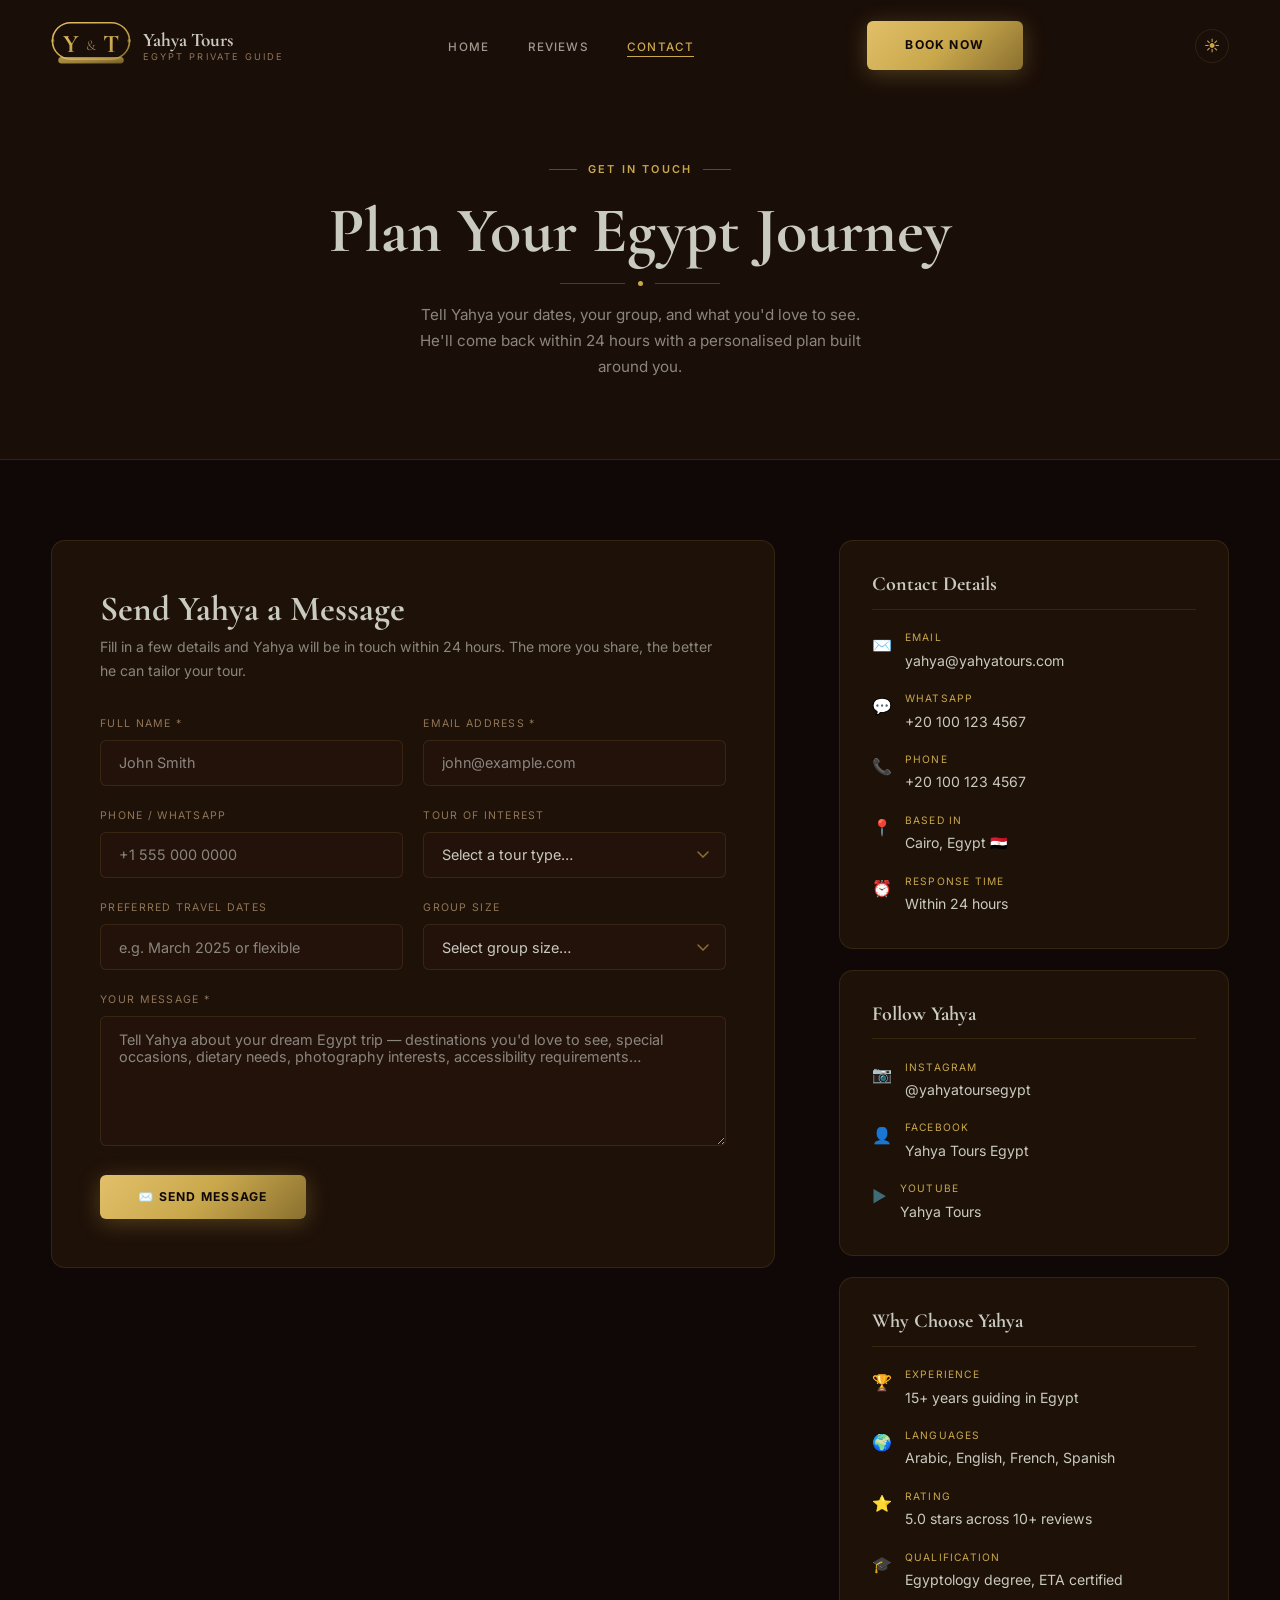
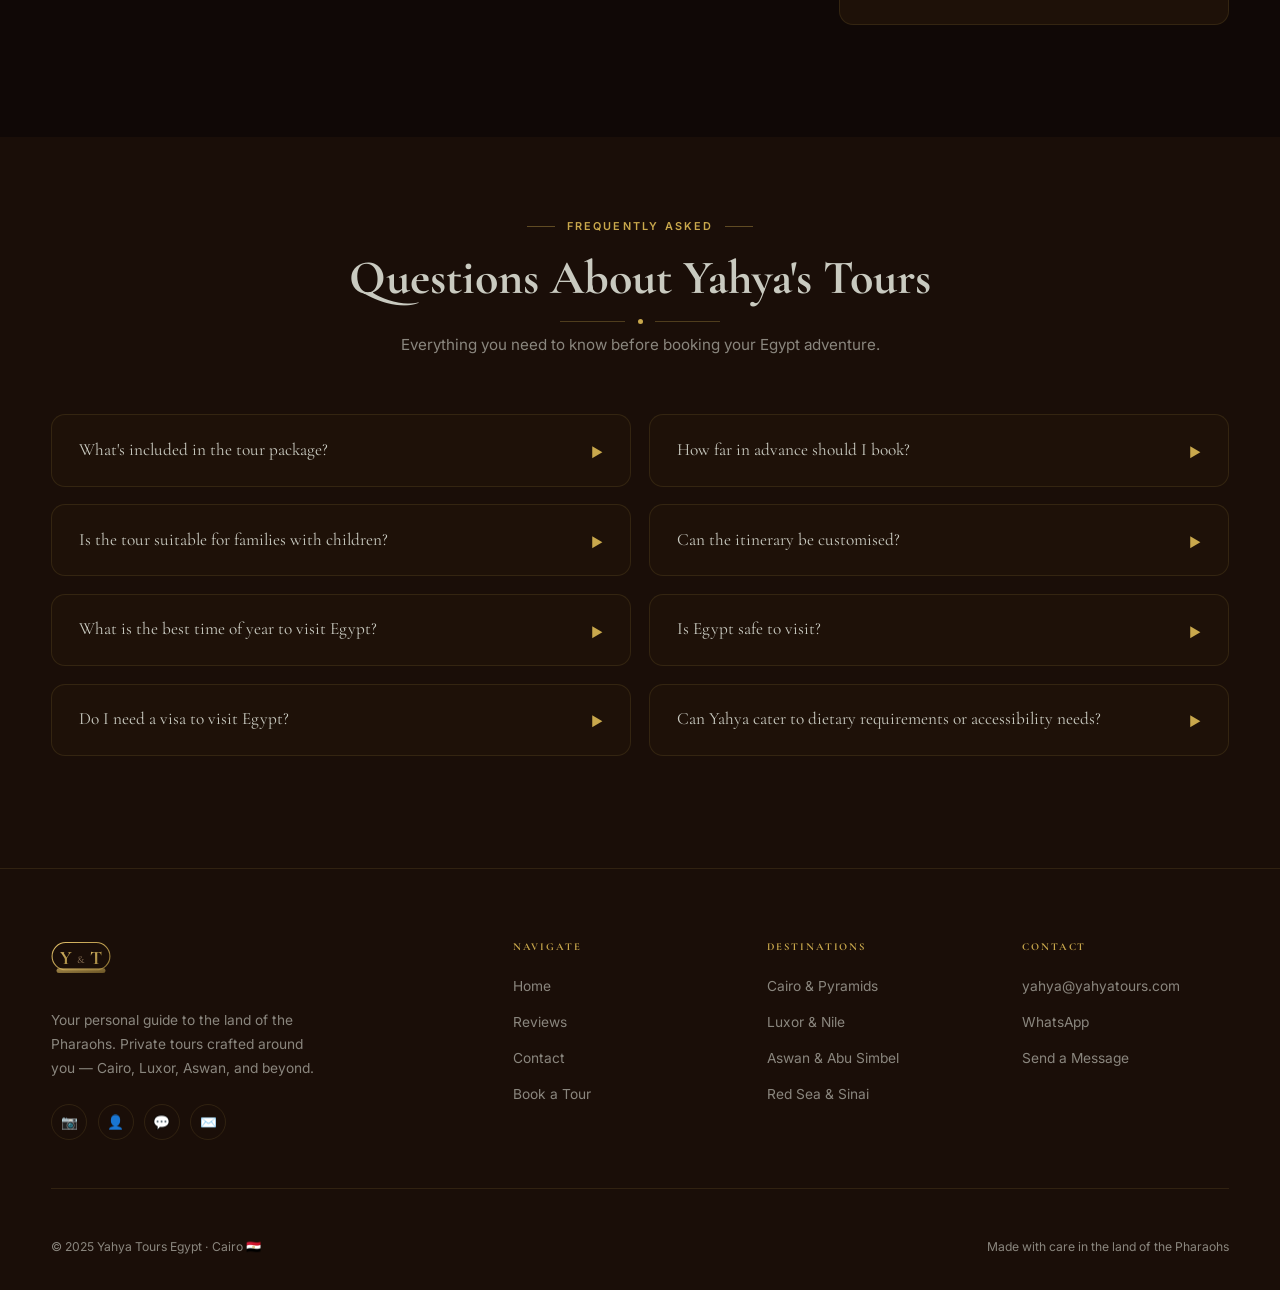
==== contact.html @ 273fc8d5 "Complete Yahya Tours redesign: multi-page, Glyph Dust palette, theme toggle - Full redesign using Gl" ====
<!DOCTYPE html>
<html lang="en">
<head>
  <meta charset="UTF-8"/>
  <meta name="viewport" content="width=device-width, initial-scale=1.0"/>
  <title>Contact — Yahya Tours Egypt</title>
  <link rel="preconnect" href="https://fonts.googleapis.com"/>
  <link rel="preconnect" href="https://fonts.gstatic.com" crossorigin/>
  <link href="https://fonts.googleapis.com/css2?family=Cormorant+Garamond:ital,wght@0,400;0,600;0,700;1,400;1,600&family=Inter:wght@300;400;500;600;700&display=swap" rel="stylesheet"/>
  <link rel="stylesheet" href="style.css"/>
  <script>(function(){var t=localStorage.getItem('yahya-theme');if(t)document.documentElement.dataset.theme=t;})();</script>
</head>
<body>

<!-- ══════════════════════════════════════
     NAVBAR
══════════════════════════════════════ -->
<nav id="navbar">
  <div class="nav-inner">
    <a href="index.html" class="nav-logo">
      <svg class="logo-svg" viewBox="0 0 110 68" xmlns="http://www.w3.org/2000/svg" fill="none">
        <defs>
          <linearGradient id="logoG" x1="0%" y1="0%" x2="100%" y2="100%">
            <stop offset="0%" stop-color="#E2C06A"/>
            <stop offset="55%" stop-color="#C9A84C"/>
            <stop offset="100%" stop-color="#8A7030"/>
          </linearGradient>
        </defs>
        <rect x="2" y="2" width="106" height="50" rx="25" ry="25" stroke="url(#logoG)" stroke-width="2.2"/>
        <rect x="10" y="49" width="90" height="9" rx="4.5" fill="url(#logoG)" opacity=".75"/>
        <circle cx="2.5" cy="27" r="2.5" fill="url(#logoG)" opacity=".5"/>
        <circle cx="107.5" cy="27" r="2.5" fill="url(#logoG)" opacity=".5"/>
        <text x="28" y="42" font-family="Cormorant Garamond, Georgia, serif" font-size="35" font-weight="700" fill="url(#logoG)" text-anchor="middle">Y</text>
        <text x="55" y="40" font-family="Cormorant Garamond, Georgia, serif" font-size="20" fill="#907659" text-anchor="middle">&amp;</text>
        <text x="83" y="42" font-family="Cormorant Garamond, Georgia, serif" font-size="35" font-weight="700" fill="url(#logoG)" text-anchor="middle">T</text>
      </svg>
      <div class="logo-wordmark">Yahya Tours<small>Egypt Private Guide</small></div>
    </a>

    <ul class="nav-links" id="navLinks">
      <li><a href="index.html" data-page="index.html">Home</a></li>
      <li><a href="reviews.html" data-page="reviews.html">Reviews</a></li>
      <li><a href="contact.html" data-page="contact.html">Contact</a></li>
    </ul>

    <a href="contact.html" class="btn-primary nav-cta">Book Now</a>
    <button id="themeToggle" class="theme-btn" aria-label="Switch to light mode"><span class="theme-icon">☀</span></button>
    <button class="hamburger" id="hamburger" aria-label="Menu">
      <span></span><span></span><span></span>
    </button>
  </div>
</nav>

<!-- ══════════════════════════════════════
     PAGE HEADER
══════════════════════════════════════ -->
<div class="page-header">
  <div class="ph-bg" style="background-image:url('https://images.unsplash.com/photo-1539650116574-8efeb43e2750?w=1920&q=80')"></div>
  <div class="ph-overlay"></div>
  <div class="ph-content container">
    <span class="section-label" style="justify-content:center;margin-bottom:1rem;">Get In Touch</span>
    <h1>Plan Your Egypt Journey</h1>
    <div class="gold-rule" style="margin:.8rem auto 1rem;"><div class="gold-rule-dot"></div></div>
    <p>Tell Yahya your dates, your group, and what you'd love to see. He'll come back within 24 hours with a personalised plan built around you.</p>
  </div>
</div>

<!-- ══════════════════════════════════════
     CONTACT MAIN
══════════════════════════════════════ -->
<section id="contact-main">
  <div class="container">
    <div class="contact-layout">

      <!-- ── Form ── -->
      <div class="contact-form-box reveal">
        <h2>Send Yahya a Message</h2>
        <p>Fill in a few details and Yahya will be in touch within 24 hours. The more you share, the better he can tailor your tour.</p>

        <form id="contactForm" novalidate>
          <div class="form-row">
            <div class="form-group">
              <label for="c-name">Full Name *</label>
              <input type="text" id="c-name" name="name" placeholder="John Smith" required/>
            </div>
            <div class="form-group">
              <label for="c-email">Email Address *</label>
              <input type="email" id="c-email" name="email" placeholder="john@example.com" required/>
            </div>
          </div>

          <div class="form-row">
            <div class="form-group">
              <label for="c-phone">Phone / WhatsApp</label>
              <input type="tel" id="c-phone" name="phone" placeholder="+1 555 000 0000"/>
            </div>
            <div class="form-group">
              <label for="c-tour">Tour of Interest</label>
              <select id="c-tour" name="tour">
                <option value="">Select a tour type…</option>
                <option>Classic Egypt (Cairo, Luxor, Aswan)</option>
                <option>Nile Cruise Experience</option>
                <option>Cairo Short Break (3–5 days)</option>
                <option>Custom &amp; Private Tour</option>
                <option>Family Adventure</option>
                <option>Honeymoon Package</option>
                <option>Photography Tour</option>
                <option>Red Sea &amp; Sinai Extension</option>
              </select>
            </div>
          </div>

          <div class="form-row">
            <div class="form-group">
              <label for="c-date">Preferred Travel Dates</label>
              <input type="text" id="c-date" name="date" placeholder="e.g. March 2025 or flexible"/>
            </div>
            <div class="form-group">
              <label for="c-group">Group Size</label>
              <select id="c-group" name="group">
                <option value="">Select group size…</option>
                <option>Solo traveler</option>
                <option>2 people (couple)</option>
                <option>3–5 people (family / friends)</option>
                <option>6–10 people (small group)</option>
                <option>10+ people (large group)</option>
              </select>
            </div>
          </div>

          <div class="form-group">
            <label for="c-message">Your Message *</label>
            <textarea id="c-message" name="message" rows="5" placeholder="Tell Yahya about your dream Egypt trip — destinations you'd love to see, special occasions, dietary needs, photography interests, accessibility requirements…" required></textarea>
          </div>

          <div class="form-submit">
            <button type="submit" class="btn-primary">
              <span class="btn-text">✉️ Send Message</span>
              <span class="btn-loading">Sending…</span>
            </button>
          </div>
        </form>
      </div>

      <!-- ── Sidebar ── -->
      <div class="contact-sidebar reveal">

        <div class="sidebar-box">
          <h3>Contact Details</h3>
          <div class="detail-row">
            <span class="detail-ico">✉️</span>
            <div>
              <div class="detail-lbl">Email</div>
              <div class="detail-val"><a href="mailto:yahya@yahyatours.com">yahya@yahyatours.com</a></div>
            </div>
          </div>
          <div class="detail-row">
            <span class="detail-ico">💬</span>
            <div>
              <div class="detail-lbl">WhatsApp</div>
              <div class="detail-val"><a href="https://wa.me/201001234567">+20 100 123 4567</a></div>
            </div>
          </div>
          <div class="detail-row">
            <span class="detail-ico">📞</span>
            <div>
              <div class="detail-lbl">Phone</div>
              <div class="detail-val"><a href="tel:+201001234567">+20 100 123 4567</a></div>
            </div>
          </div>
          <div class="detail-row">
            <span class="detail-ico">📍</span>
            <div>
              <div class="detail-lbl">Based In</div>
              <div class="detail-val">Cairo, Egypt 🇪🇬</div>
            </div>
          </div>
          <div class="detail-row">
            <span class="detail-ico">⏰</span>
            <div>
              <div class="detail-lbl">Response Time</div>
              <div class="detail-val">Within 24 hours</div>
            </div>
          </div>
        </div>

        <div class="sidebar-box">
          <h3>Follow Yahya</h3>
          <div class="detail-row">
            <span class="detail-ico">📷</span>
            <div>
              <div class="detail-lbl">Instagram</div>
              <div class="detail-val"><a href="#">@yahyatoursegypt</a></div>
            </div>
          </div>
          <div class="detail-row">
            <span class="detail-ico">👤</span>
            <div>
              <div class="detail-lbl">Facebook</div>
              <div class="detail-val"><a href="#">Yahya Tours Egypt</a></div>
            </div>
          </div>
          <div class="detail-row">
            <span class="detail-ico">▶️</span>
            <div>
              <div class="detail-lbl">YouTube</div>
              <div class="detail-val"><a href="#">Yahya Tours</a></div>
            </div>
          </div>
        </div>

        <div class="sidebar-box">
          <h3>Why Choose Yahya</h3>
          <div class="detail-row">
            <span class="detail-ico">🏆</span>
            <div>
              <div class="detail-lbl">Experience</div>
              <div class="detail-val">15+ years guiding in Egypt</div>
            </div>
          </div>
          <div class="detail-row">
            <span class="detail-ico">🌍</span>
            <div>
              <div class="detail-lbl">Languages</div>
              <div class="detail-val">Arabic, English, French, Spanish</div>
            </div>
          </div>
          <div class="detail-row">
            <span class="detail-ico">⭐</span>
            <div>
              <div class="detail-lbl">Rating</div>
              <div class="detail-val">5.0 stars across 10+ reviews</div>
            </div>
          </div>
          <div class="detail-row">
            <span class="detail-ico">🎓</span>
            <div>
              <div class="detail-lbl">Qualification</div>
              <div class="detail-val">Egyptology degree, ETA certified</div>
            </div>
          </div>
        </div>

      </div>
    </div>
  </div>
</section>

<!-- ══════════════════════════════════════
     FAQ
══════════════════════════════════════ -->
<section id="faq">
  <div class="container">
    <div class="section-head reveal">
      <span class="section-label">Frequently Asked</span>
      <h2>Questions About Yahya's Tours</h2>
      <div class="gold-rule"><div class="gold-rule-dot"></div></div>
      <p>Everything you need to know before booking your Egypt adventure.</p>
    </div>

    <div class="faq-grid">

      <div class="faq-item">
        <div class="faq-q">
          <span class="faq-q-text">What's included in the tour package?</span>
          <span class="faq-arrow">▶</span>
        </div>
        <div class="faq-a">The full package includes international and domestic flights, 4-star hotels with daily breakfast, private air-conditioned transfers, all entrance tickets (Pyramids, Valley of the Kings, Abu Simbel, Egyptian Museum, and more), Yahya's full guiding services, and personal photography at every landmark.</div>
      </div>

      <div class="faq-item">
        <div class="faq-q">
          <span class="faq-q-text">How far in advance should I book?</span>
          <span class="faq-arrow">▶</span>
        </div>
        <div class="faq-a">We recommend booking at least 4–8 weeks in advance, especially for peak season (October–April). However, Yahya can often accommodate shorter notice bookings — reach out and he'll do his best to make it work.</div>
      </div>

      <div class="faq-item">
        <div class="faq-q">
          <span class="faq-q-text">Is the tour suitable for families with children?</span>
          <span class="faq-arrow">▶</span>
        </div>
        <div class="faq-a">Absolutely. Yahya has guided many families with children of all ages and tailors the pace and content to keep everyone engaged. Egypt is endlessly fascinating for curious young minds — the stories Yahya tells make history feel like an adventure.</div>
      </div>

      <div class="faq-item">
        <div class="faq-q">
          <span class="faq-q-text">Can the itinerary be customised?</span>
          <span class="faq-arrow">▶</span>
        </div>
        <div class="faq-a">Yes — every tour Yahya runs is tailored to you. Whether you want a photography-focused trip, a honeymoon itinerary, a deep-dive into a specific dynasty, or a mix of culture and beach time, Yahya will shape the journey around your interests and timeline.</div>
      </div>

      <div class="faq-item">
        <div class="faq-q">
          <span class="faq-q-text">What is the best time of year to visit Egypt?</span>
          <span class="faq-arrow">▶</span>
        </div>
        <div class="faq-a">The ideal season is October through April when temperatures are comfortable (15–28°C). Summer (May–September) is very hot, especially in Luxor and Aswan (40°C+), but tours still run. Yahya can advise on the best timing for your specific itinerary and preferences.</div>
      </div>

      <div class="faq-item">
        <div class="faq-q">
          <span class="faq-q-text">Is Egypt safe to visit?</span>
          <span class="faq-arrow">▶</span>
        </div>
        <div class="faq-a">Egypt's main tourist areas are very safe and well-travelled by millions of visitors every year. As a local, Yahya knows every area, every current condition, and keeps all guests safe and comfortable throughout the journey. He'll brief you on everything you need to know before you arrive.</div>
      </div>

      <div class="faq-item">
        <div class="faq-q">
          <span class="faq-q-text">Do I need a visa to visit Egypt?</span>
          <span class="faq-arrow">▶</span>
        </div>
        <div class="faq-a">Most nationalities can obtain a visa on arrival at Cairo International Airport for a fee, or apply for an e-Visa online before travel. Yahya will advise you on the visa process specific to your nationality when you book, and help you prepare all travel documentation.</div>
      </div>

      <div class="faq-item">
        <div class="faq-q">
          <span class="faq-q-text">Can Yahya cater to dietary requirements or accessibility needs?</span>
          <span class="faq-arrow">▶</span>
        </div>
        <div class="faq-a">Yes. Yahya takes all dietary requirements seriously — vegetarian, vegan, halal, kosher, allergies. He knows the best restaurants in every city and will ensure every meal suits your needs. For mobility or accessibility requirements, simply mention them when booking and the itinerary will be adapted accordingly.</div>
      </div>

    </div>
  </div>
</section>

<!-- ══════════════════════════════════════
     FOOTER
══════════════════════════════════════ -->
<footer>
  <div class="container">
    <div class="footer-grid">
      <div class="footer-brand">
        <a href="index.html" style="display:inline-flex;margin-bottom:.8rem;">
          <svg width="60" height="38" viewBox="0 0 110 68" xmlns="http://www.w3.org/2000/svg" fill="none">
            <defs><linearGradient id="fG3" x1="0%" y1="0%" x2="100%" y2="100%"><stop offset="0%" stop-color="#E2C06A"/><stop offset="100%" stop-color="#8A7030"/></linearGradient></defs>
            <rect x="2" y="2" width="106" height="50" rx="25" ry="25" stroke="url(#fG3)" stroke-width="2"/>
            <rect x="10" y="49" width="90" height="9" rx="4.5" fill="url(#fG3)" opacity=".7"/>
            <text x="28" y="42" font-family="Cormorant Garamond,Georgia,serif" font-size="35" font-weight="700" fill="url(#fG3)" text-anchor="middle">Y</text>
            <text x="55" y="40" font-family="Cormorant Garamond,Georgia,serif" font-size="20" fill="#907659" text-anchor="middle">&amp;</text>
            <text x="83" y="42" font-family="Cormorant Garamond,Georgia,serif" font-size="35" font-weight="700" fill="url(#fG3)" text-anchor="middle">T</text>
          </svg>
        </a>
        <p>Your personal guide to the land of the Pharaohs. Private tours crafted around you — Cairo, Luxor, Aswan, and beyond.</p>
        <div class="social-row">
          <a href="#" class="social-btn" aria-label="Instagram">📷</a>
          <a href="#" class="social-btn" aria-label="Facebook">👤</a>
          <a href="https://wa.me/201001234567" class="social-btn" aria-label="WhatsApp">💬</a>
          <a href="mailto:yahya@yahyatours.com" class="social-btn" aria-label="Email">✉️</a>
        </div>
      </div>
      <div class="footer-col">
        <h4>Navigate</h4>
        <ul>
          <li><a href="index.html">Home</a></li>
          <li><a href="reviews.html">Reviews</a></li>
          <li><a href="contact.html">Contact</a></li>
          <li><a href="contact.html">Book a Tour</a></li>
        </ul>
      </div>
      <div class="footer-col">
        <h4>Destinations</h4>
        <ul>
          <li><a href="contact.html">Cairo &amp; Pyramids</a></li>
          <li><a href="contact.html">Luxor &amp; Nile</a></li>
          <li><a href="contact.html">Aswan &amp; Abu Simbel</a></li>
          <li><a href="contact.html">Red Sea &amp; Sinai</a></li>
        </ul>
      </div>
      <div class="footer-col">
        <h4>Contact</h4>
        <ul>
          <li><a href="mailto:yahya@yahyatours.com">yahya@yahyatours.com</a></li>
          <li><a href="https://wa.me/201001234567">WhatsApp</a></li>
          <li><a href="contact.html">Send a Message</a></li>
        </ul>
      </div>
    </div>
    <div class="footer-bottom">
      <span>© 2025 Yahya Tours Egypt · Cairo 🇪🇬</span>
      <span>Made with care in the land of the Pharaohs</span>
    </div>
  </div>
</footer>

<div id="toast">✅ Message sent! Yahya will reply within 24 hours.</div>

<script src="script.js"></script>
</body>
</html>
---- style.css ----
/* ============================================================
   YAHYA TOURS — style.css  |  Glyph Dust Palette
   ============================================================ */

:root {
  --teal:       #3F6B76;
  --teal-dark:  #2C4D57;
  --brown:      #5F3A1E;
  --tan:        #907659;
  --cream:      #C9CAC0;
  --cream-dim:  #A0998E;
  --terra:      #914A38;
  --terra-lt:   #AD5D49;
  --gold:       #C9A84C;
  --gold-lt:    #E2C06A;
  --gold-dk:    #8A7030;
  --bg:         #100806;
  --bg-2:       #1A0E08;
  --bg-3:       #22120A;
  --bg-card:    #1E1108;
  --text:       #C9CAC0;
  --text-dim:   #8A867E;
  --border:     rgba(201,168,76,.13);
  --shadow:     0 8px 40px rgba(0,0,0,.6);
  --radius:     6px;
  --radius-lg:  14px;
  --trans:      .35s cubic-bezier(.25,.8,.25,1);
}

*, *::before, *::after { box-sizing: border-box; margin: 0; padding: 0; }
html { scroll-behavior: smooth; }
body { font-family: 'Inter', sans-serif; background: var(--bg); color: var(--text); line-height: 1.7; overflow-x: hidden; }
img  { display: block; width: 100%; object-fit: cover; }
a    { color: inherit; text-decoration: none; }
button { font-family: inherit; cursor: pointer; border: none; background: none; }
ul   { list-style: none; }
h1, h2, h3, h4 { font-family: 'Cormorant Garamond', serif; font-weight: 700; line-height: 1.15; }

.eyebrow { font-size:.7rem; font-weight:600; letter-spacing:.22em; text-transform:uppercase; color:var(--gold); display:block; margin-bottom:.6rem; }
.section-label {
  font-size:.68rem; font-weight:600; letter-spacing:.2em; text-transform:uppercase;
  color:var(--gold); display:flex; align-items:center; gap:.7rem; justify-content:center; margin-bottom:1rem;
}
.section-label::before, .section-label::after { content:''; width:28px; height:1px; background:var(--gold); opacity:.4; }

/* ── Buttons ── */
.btn-primary {
  display:inline-flex; align-items:center; gap:.45rem;
  background:linear-gradient(135deg, var(--gold-lt), var(--gold), var(--gold-dk));
  color:#100806; font-weight:700; font-size:.76rem; letter-spacing:.1em; text-transform:uppercase;
  padding:.9rem 2.4rem; border-radius:var(--radius);
  transition:transform var(--trans), opacity var(--trans); will-change:transform;
  box-shadow:0 4px 22px rgba(201,168,76,.3);
}
.btn-primary:hover { transform:translateY(-2px); opacity:.9; }

.btn-outline {
  display:inline-flex; align-items:center; gap:.45rem;
  border:1.5px solid rgba(201,192,192,.28); color:var(--cream);
  font-size:.76rem; font-weight:600; letter-spacing:.08em; text-transform:uppercase;
  padding:.85rem 2.2rem; border-radius:var(--radius); transition:var(--trans);
}
.btn-outline:hover { border-color:var(--teal); color:var(--teal); transform:translateY(-2px); }

.btn-teal {
  display:inline-flex; align-items:center; gap:.45rem;
  background:var(--teal); color:var(--cream); font-size:.76rem; font-weight:700;
  letter-spacing:.08em; text-transform:uppercase; padding:.9rem 2.4rem;
  border-radius:var(--radius); transition:var(--trans);
}
.btn-teal:hover { background:var(--teal-dark); transform:translateY(-2px); }

.btn-ghost {
  display:inline-flex; align-items:center; gap:.4rem;
  color:var(--gold); font-size:.76rem; font-weight:600; letter-spacing:.08em;
  text-transform:uppercase; padding-bottom:2px; border-bottom:1px solid transparent;
  transition:border-color var(--trans);
}
.btn-ghost:hover { border-color:var(--gold); }
.btn-ghost .arrow { transition:transform var(--trans); }
.btn-ghost:hover .arrow { transform:translateX(4px); }

/* ── Layout ── */
.container  { width:min(1200px,92%); margin:0 auto; }
.section    { padding:7rem 0; }
.section-head { text-align:center; margin-bottom:3.5rem; }
.section-head h2 { font-size:clamp(2rem,4vw,3rem); color:var(--cream); margin-bottom:.4rem; }
.section-head p  { color:var(--text-dim); font-size:.95rem; max-width:540px; margin:.5rem auto 0; }
.gold-rule { display:flex; align-items:center; gap:.8rem; max-width:160px; margin:.8rem auto 0; }
.gold-rule::before, .gold-rule::after { content:''; flex:1; height:1px; background:var(--gold); opacity:.3; }
.gold-rule-dot { width:5px; height:5px; border-radius:50%; background:var(--gold); }

/* ── Scroll Reveal ── */
.reveal { opacity:0; transform:translateY(18px); transition:opacity .6s ease, transform .6s ease; will-change:opacity,transform; }
.reveal.visible { opacity:1; transform:none; will-change:auto; }

/* ============================================================
   NAVBAR
   ============================================================ */
#navbar {
  position:fixed; top:0; left:0; right:0; z-index:900;
  padding:1.3rem 0; transition:background var(--trans), padding var(--trans), box-shadow var(--trans);
}
#navbar.scrolled {
  background:rgba(16,8,6,.96); backdrop-filter:blur(6px);
  -webkit-backdrop-filter:blur(6px); padding:.85rem 0;
  box-shadow:0 2px 20px rgba(0,0,0,.5);
}
.nav-inner {
  display:flex; align-items:center; justify-content:space-between;
  width:min(1200px,92%); margin:0 auto;
}
.nav-logo { display:flex; align-items:center; gap:.75rem; }
.logo-svg  { width:80px; height:50px; }
.logo-wordmark { font-family:'Cormorant Garamond',serif; font-size:1.2rem; font-weight:700; color:var(--cream); line-height:1.1; }
.logo-wordmark small { display:block; font-family:'Inter',sans-serif; font-size:.58rem; letter-spacing:.22em; text-transform:uppercase; font-weight:400; color:var(--tan); margin-top:1px; }

.nav-links { display:flex; align-items:center; gap:2.4rem; }
.nav-links a {
  font-size:.73rem; font-weight:500; letter-spacing:.1em; text-transform:uppercase;
  color:var(--cream-dim); transition:color var(--trans); position:relative; padding-bottom:3px;
}
.nav-links a::after {
  content:''; position:absolute; bottom:0; left:0; right:0; height:1px;
  background:var(--gold); transform:scaleX(0); transform-origin:left; transition:transform var(--trans);
}
.nav-links a:hover, .nav-links a.active { color:var(--gold); }
.nav-links a:hover::after, .nav-links a.active::after { transform:scaleX(1); }
.nav-cta { margin-left:.5rem; }

.hamburger { display:none; flex-direction:column; gap:5px; width:26px; cursor:pointer; z-index:1100; }
.hamburger span { display:block; height:2px; background:var(--cream); border-radius:2px; transition:var(--trans); }
.hamburger.open span:nth-child(1) { transform:translateY(7px) rotate(45deg); }
.hamburger.open span:nth-child(2) { opacity:0; transform:scaleX(0); }
.hamburger.open span:nth-child(3) { transform:translateY(-7px) rotate(-45deg); }

/* ============================================================
   HERO
   ============================================================ */
#hero { position:relative; min-height:100svh; display:flex; align-items:center; overflow:hidden; }
.hero-bg {
  position:absolute; inset:0;
  background-image:url('https://images.unsplash.com/photo-1539650116574-8efeb43e2750?w=1920&q=80');
  background-size:cover; background-position:center 40%;
  filter:brightness(.3) saturate(.7); transform:scale(1.06); transition:transform 12s ease;
  will-change:transform;
}
#hero.loaded .hero-bg { transform:scale(1); }
.hero-overlay {
  position:absolute; inset:0;
  background:linear-gradient(160deg, rgba(16,8,6,.72) 0%, rgba(63,107,118,.06) 45%, rgba(16,8,6,.9) 100%);
}
#particleCanvas { position:absolute; inset:0; width:100%; height:100%; pointer-events:none; z-index:1; transform:translateZ(0); will-change:contents; }
.hero-content { position:relative; z-index:2; width:min(860px,92%); margin:0 auto; text-align:center; padding-top:4rem; }
.hero-eyebrow { font-size:.68rem; font-weight:600; letter-spacing:.3em; text-transform:uppercase; color:var(--gold); margin-bottom:1.4rem; opacity:0; animation:fadeUp .9s .3s forwards; }
.hero-title { font-family:'Cormorant Garamond',serif; font-size:clamp(3rem,8vw,6.5rem); font-weight:700; color:var(--cream); line-height:1.05; margin-bottom:1.3rem; opacity:0; animation:fadeUp .9s .55s forwards; }
.hero-title em { color:var(--gold); font-style:normal; }
.hero-sub { font-size:clamp(.9rem,1.8vw,1.1rem); color:var(--cream-dim); max-width:510px; margin:0 auto 2.8rem; line-height:1.78; opacity:0; animation:fadeUp .9s .75s forwards; }
.hero-ctas { display:flex; gap:1rem; justify-content:center; flex-wrap:wrap; opacity:0; animation:fadeUp .9s .95s forwards; }
.hero-scroll { position:absolute; bottom:2.5rem; left:50%; transform:translateX(-50%); z-index:2; display:flex; flex-direction:column; align-items:center; gap:.5rem; color:var(--tan); font-size:.62rem; letter-spacing:.18em; text-transform:uppercase; opacity:0; animation:fadeIn 1s 1.6s forwards, scrollBounce 2.5s 2.6s infinite; }
.hero-scroll-bar { width:1px; height:36px; background:linear-gradient(to bottom, var(--tan), transparent); }

@keyframes fadeUp  { from{opacity:0;transform:translateY(20px)} to{opacity:1;transform:none} }
@keyframes fadeIn  { to{opacity:1} }
@keyframes scrollBounce { 0%,100%{transform:translateX(-50%) translateY(0)} 50%{transform:translateX(-50%) translateY(7px)} }

/* ============================================================
   STATS BAND
   ============================================================ */
#stats { background:var(--bg-3); border-top:1px solid var(--border); border-bottom:1px solid var(--border); }
.stats-grid { display:grid; grid-template-columns:repeat(4,1fr); }
.stat-item { padding:3rem 2rem; text-align:center; border-right:1px solid var(--border); }
.stat-item:last-child { border-right:none; }
.stat-num { font-family:'Cormorant Garamond',serif; font-size:clamp(2.5rem,5vw,3.8rem); color:var(--gold); font-weight:700; line-height:1; }
.stat-label { font-size:.68rem; color:var(--text-dim); text-transform:uppercase; letter-spacing:.14em; margin-top:.4rem; }

/* ============================================================
   ABOUT
   ============================================================ */
#about { background:var(--bg); }
.about-grid { display:grid; grid-template-columns:1fr 1fr; gap:5rem; align-items:start; }
.about-images { position:relative; padding-top:3rem; }
.about-img-main { width:82%; height:480px; border-radius:var(--radius-lg); border:1px solid var(--border); }
.about-img-accent { position:absolute; top:0; right:0; width:52%; height:228px; border-radius:var(--radius-lg); border:3px solid var(--bg); box-shadow:var(--shadow); }
.about-text { color:var(--text-dim); font-size:1rem; line-height:1.85; margin:1.3rem 0 2.5rem; }
.about-text strong { color:var(--cream); }

.timeline { padding-left:2rem; position:relative; }
.timeline::before { content:''; position:absolute; left:0; top:6px; bottom:6px; width:1px; background:linear-gradient(to bottom, var(--teal), var(--terra), var(--gold)); opacity:.35; }
.tl-item { position:relative; margin-bottom:2.5rem; }
.tl-item:last-child { margin-bottom:0; }
.tl-dot { position:absolute; left:-2.48rem; top:.3rem; width:10px; height:10px; border-radius:50%; background:var(--teal); box-shadow:0 0 0 3px rgba(63,107,118,.25); }
.tl-item:nth-child(2) .tl-dot { background:var(--terra); box-shadow:0 0 0 3px rgba(145,74,56,.25); }
.tl-item:nth-child(3) .tl-dot { background:var(--gold); box-shadow:0 0 0 3px rgba(201,168,76,.25); }
.tl-city { font-family:'Cormorant Garamond',serif; font-size:1.2rem; color:var(--teal); margin-bottom:.15rem; }
.tl-item:nth-child(2) .tl-city { color:var(--terra); }
.tl-item:nth-child(3) .tl-city { color:var(--gold-dk); }
.tl-days { font-size:.67rem; letter-spacing:.12em; color:var(--tan); text-transform:uppercase; margin-bottom:.5rem; }
.tl-desc { color:var(--text-dim); font-size:.9rem; line-height:1.75; }

/* ============================================================
   GUIDE
   ============================================================ */
#guide { background:var(--bg-2); }
.guide-grid { display:grid; grid-template-columns:420px 1fr; gap:5rem; align-items:center; }
.guide-photo-wrap { position:relative; }
.guide-photo { height:540px; width:100%; border-radius:var(--radius-lg); border:1px solid var(--border); }
.guide-badge { position:absolute; bottom:2rem; left:-1.5rem; background:var(--gold); color:var(--bg); padding:.75rem 1.4rem; border-radius:var(--radius); font-size:.7rem; font-weight:700; letter-spacing:.07em; text-transform:uppercase; box-shadow:var(--shadow); display:flex; align-items:center; gap:.4rem; }
.guide-bio { color:var(--text-dim); font-size:1rem; line-height:1.85; margin:1.4rem 0 2rem; }
.guide-bio strong { color:var(--cream); }
.lang-chips { display:flex; flex-wrap:wrap; gap:.5rem; margin-bottom:2rem; }
.lang-chip { padding:.32rem 1rem; border:1px solid rgba(63,107,118,.45); border-radius:50px; font-size:.72rem; color:var(--teal); }
.cert-grid { display:grid; grid-template-columns:1fr 1fr; gap:.7rem; }
.cert-card { display:flex; align-items:center; gap:.6rem; background:var(--bg-card); border:1px solid var(--border); border-radius:var(--radius); padding:.7rem 1rem; font-size:.78rem; color:var(--cream-dim); transition:border-color var(--trans); }
.cert-card:hover { border-color:var(--teal); }
.cert-icon { color:var(--gold); font-size:.9rem; flex-shrink:0; }

/* ============================================================
   INCLUSIONS
   ============================================================ */
#inclusions { background:var(--bg); }
.inclusions-grid { display:grid; grid-template-columns:repeat(3,1fr); gap:1.4rem; margin-top:3rem; }
.inc-card { background:var(--bg-card); border:1px solid var(--border); border-radius:var(--radius-lg); padding:2.4rem 2rem; transition:border-color var(--trans), transform var(--trans); will-change:transform; }
.inc-card:hover { border-color:var(--teal); transform:translateY(-4px); }
.inc-icon { width:50px; height:50px; background:rgba(63,107,118,.12); border-radius:12px; display:flex; align-items:center; justify-content:center; font-size:1.35rem; margin-bottom:1.3rem; transition:background var(--trans); }
.inc-card:hover .inc-icon { background:rgba(63,107,118,.22); }
.inc-title { font-family:'Cormorant Garamond',serif; font-size:1.22rem; color:var(--cream); margin-bottom:.45rem; }
.inc-desc { font-size:.87rem; color:var(--text-dim); line-height:1.7; }

/* ============================================================
   GALLERY
   ============================================================ */
#gallery { background:var(--bg-2); }
.gallery-mosaic { display:grid; grid-template-columns:repeat(4,1fr); grid-auto-rows:220px; gap:.7rem; margin-top:3rem; }
.g-item { overflow:hidden; border-radius:var(--radius); position:relative; }
.g-item:first-child { grid-column:span 2; grid-row:span 2; }
/* Dim overlay via pseudo-element — opacity-only transition is compositor-only (no repaint) */
.g-item::before { content:''; position:absolute; inset:0; background:rgba(16,8,6,.22); z-index:1; transition:opacity var(--trans); pointer-events:none; }
.g-item:hover::before { opacity:0; }
.g-item img { width:100%; height:100%; object-fit:cover; will-change:transform; transition:transform .55s ease; }
.g-item:hover img { transform:scale(1.05); }
.g-overlay { position:absolute; inset:0; background:linear-gradient(to top, rgba(16,8,6,.68) 0%, transparent 55%); opacity:0; z-index:2; transition:opacity var(--trans); display:flex; align-items:flex-end; padding:.9rem; }
.g-item:hover .g-overlay { opacity:1; }
.g-caption { font-size:.72rem; color:var(--cream); letter-spacing:.06em; }

/* ============================================================
   REVIEW CARD (shared)
   ============================================================ */
.review-card { background:var(--bg-card); border:1px solid var(--border); border-radius:var(--radius-lg); padding:2rem; transition:border-color var(--trans), transform var(--trans); display:flex; flex-direction:column; will-change:transform; }
.review-card:hover { border-color:var(--terra); transform:translateY(-3px); }
.review-quote-mark { font-size:3.2rem; color:var(--gold); opacity:.18; font-family:Georgia,serif; line-height:.8; margin-bottom:.2rem; }
.review-stars { color:var(--gold); font-size:.82rem; letter-spacing:.08em; margin-bottom:.85rem; }
.review-text { font-style:italic; color:var(--text-dim); font-size:.9rem; line-height:1.78; flex:1; margin-bottom:1.4rem; }
.review-foot { display:flex; align-items:center; gap:.75rem; }
.review-avatar { width:42px; height:42px; border-radius:50%; display:flex; align-items:center; justify-content:center; font-size:.8rem; font-weight:700; color:var(--cream); flex-shrink:0; border:2px solid var(--border); }
.av-teal  { background:var(--teal-dark); }
.av-terra { background:#6A302A; }
.av-brown { background:var(--brown); }
.av-tan   { background:#4A3020; }
.review-name   { font-weight:600; font-size:.86rem; color:var(--cream); }
.review-origin { font-size:.73rem; color:var(--text-dim); }

/* ============================================================
   REVIEWS PREVIEW (Home)
   ============================================================ */
#reviews-preview { background:var(--bg); }
.reviews-preview-grid { display:grid; grid-template-columns:repeat(3,1fr); gap:1.4rem; margin:3rem 0 2.5rem; }

/* ============================================================
   CONTACT PREVIEW (Home)
   ============================================================ */
#contact-preview { background:var(--bg-3); border-top:1px solid var(--border); border-bottom:1px solid var(--border); }
.cp-inner { display:grid; grid-template-columns:1fr 1fr; gap:5rem; align-items:center; }
.cp-left h2 { font-size:clamp(1.8rem,3.5vw,2.6rem); color:var(--cream); margin-bottom:.9rem; }
.cp-left p  { color:var(--text-dim); font-size:.97rem; line-height:1.8; margin-bottom:2rem; }
.cp-cards { display:flex; flex-direction:column; gap:1.1rem; }
.cp-card { display:flex; align-items:center; gap:1.1rem; background:var(--bg-card); border:1px solid var(--border); border-radius:var(--radius-lg); padding:1.3rem 1.5rem; transition:border-color var(--trans); }
.cp-card:hover { border-color:var(--teal); }
.cp-card-ico { width:44px; height:44px; background:rgba(63,107,118,.14); border-radius:10px; display:flex; align-items:center; justify-content:center; font-size:1.15rem; color:var(--teal); flex-shrink:0; }
.cp-lbl { font-size:.65rem; text-transform:uppercase; letter-spacing:.12em; color:var(--gold); margin-bottom:.12rem; }
.cp-val { font-size:.93rem; color:var(--cream); font-weight:500; }

/* ============================================================
   FOOTER
   ============================================================ */
footer { background:var(--bg-2); border-top:1px solid var(--border); padding:4.5rem 0 2rem; }
.footer-grid { display:grid; grid-template-columns:2fr 1fr 1fr 1fr; gap:3rem; margin-bottom:3rem; padding-bottom:3rem; border-bottom:1px solid var(--border); }
.footer-brand p { color:var(--text-dim); font-size:.86rem; line-height:1.75; margin:1rem 0 1.5rem; max-width:265px; }
.social-row { display:flex; gap:.65rem; }
.social-btn { width:36px; height:36px; border:1px solid var(--border); border-radius:50%; display:flex; align-items:center; justify-content:center; font-size:.85rem; color:var(--text-dim); transition:border-color var(--trans), color var(--trans); }
.social-btn:hover { border-color:var(--gold); color:var(--gold); }
.footer-col h4 { font-size:.66rem; text-transform:uppercase; letter-spacing:.18em; color:var(--gold); margin-bottom:1.2rem; }
.footer-col li { margin-bottom:.55rem; }
.footer-col a { font-size:.86rem; color:var(--text-dim); transition:color var(--trans); }
.footer-col a:hover { color:var(--cream); }
.footer-bottom { display:flex; justify-content:space-between; align-items:center; font-size:.76rem; color:var(--text-dim); }

/* ============================================================
   PAGE HEADER (reviews.html & contact.html)
   ============================================================ */
.page-header { padding:10rem 0 5rem; text-align:center; position:relative; overflow:hidden; background:var(--bg-2); border-bottom:1px solid var(--border); }
.ph-bg { position:absolute; inset:0; background-size:cover; background-position:center; opacity:.09; filter:saturate(.5); }
.ph-overlay { position:absolute; inset:0; background:linear-gradient(to bottom, var(--bg-2), rgba(26,14,8,.55), var(--bg-2)); }
.ph-content { position:relative; z-index:2; }
.ph-content h1 { font-size:clamp(2.5rem,5vw,4.2rem); color:var(--cream); margin-bottom:.5rem; }
.ph-content p   { color:var(--text-dim); font-size:.95rem; max-width:460px; margin:.5rem auto 0; }

/* ============================================================
   RATING SUMMARY (Reviews Page)
   ============================================================ */
#reviews-summary { background:var(--bg); padding:4rem 0 2rem; }
.rating-block { background:var(--bg-card); border:1px solid var(--border); border-radius:var(--radius-lg); padding:3rem; display:grid; grid-template-columns:auto 1fr; gap:3rem; align-items:center; }
.rating-big { text-align:center; padding-right:3rem; border-right:1px solid var(--border); min-width:150px; }
.rating-num { font-family:'Cormorant Garamond',serif; font-size:5.5rem; color:var(--gold); font-weight:700; line-height:1; }
.rating-stars-big { color:var(--gold); font-size:1.1rem; margin:.4rem 0; }
.rating-count { font-size:.75rem; color:var(--text-dim); }
.bar-row { display:flex; align-items:center; gap:1rem; margin-bottom:.55rem; }
.bar-lbl   { font-size:.76rem; color:var(--text-dim); width:26px; text-align:right; flex-shrink:0; }
.bar-track { flex:1; height:6px; background:var(--bg-3); border-radius:3px; overflow:hidden; }
.bar-fill  { height:100%; border-radius:3px; background:var(--gold); width:0; transition:width 1.2s ease; }
.bar-count { font-size:.73rem; color:var(--text-dim); width:18px; flex-shrink:0; }

/* ============================================================
   ALL REVIEWS GRID (Reviews Page)
   ============================================================ */
#all-reviews { background:var(--bg); padding:3rem 0 7rem; }
.reviews-all-grid { display:grid; grid-template-columns:repeat(3,1fr); gap:1.4rem; }

/* ============================================================
   LEAVE REVIEW CTA
   ============================================================ */
#leave-review { background:var(--bg-3); border-top:1px solid var(--border); padding:5rem 0; text-align:center; }
#leave-review h2 { font-size:clamp(1.6rem,3vw,2.4rem); color:var(--cream); margin-bottom:.4rem; }
#leave-review p  { color:var(--text-dim); font-size:.93rem; max-width:420px; margin:.4rem auto 2rem; }

/* ============================================================
   CONTACT PAGE
   ============================================================ */
#contact-main { background:var(--bg); padding:5rem 0 7rem; }
.contact-layout { display:grid; grid-template-columns:1fr 390px; gap:4rem; align-items:start; }
.contact-form-box { background:var(--bg-card); border:1px solid var(--border); border-radius:var(--radius-lg); padding:3rem; }
.contact-form-box h2 { font-size:clamp(1.6rem,3vw,2.2rem); color:var(--cream); margin-bottom:.3rem; }
.contact-form-box > p { color:var(--text-dim); font-size:.88rem; margin-bottom:2rem; }
.form-row   { display:grid; grid-template-columns:1fr 1fr; gap:1.3rem; }
.form-group { margin-bottom:1.3rem; }
label { display:block; font-size:.66rem; text-transform:uppercase; letter-spacing:.12em; color:var(--tan); margin-bottom:.45rem; }
input, select, textarea { width:100%; background:var(--bg-3); border:1px solid var(--border); border-radius:var(--radius); color:var(--cream); font-family:'Inter',sans-serif; font-size:.9rem; padding:.85rem 1.1rem; outline:none; transition:border-color var(--trans), box-shadow var(--trans); -webkit-appearance:none; appearance:none; }
input:focus, select:focus, textarea:focus { border-color:var(--teal); box-shadow:0 0 0 3px rgba(63,107,118,.12); }
input::placeholder, textarea::placeholder { color:var(--text-dim); }
select { background-image:url("data:image/svg+xml,%3Csvg xmlns='http://www.w3.org/2000/svg' width='12' height='7' viewBox='0 0 12 7'%3E%3Cpath d='M1 1l5 5 5-5' stroke='%238A7030' stroke-width='1.5' fill='none' stroke-linecap='round'/%3E%3C/svg%3E"); background-repeat:no-repeat; background-position:right 1rem center; padding-right:2.5rem; }
select option { background:#1E1108; color:var(--cream); }
textarea { resize:vertical; min-height:130px; }
.form-submit { margin-top:.5rem; }
.btn-loading { display:none; color:var(--text-dim); font-size:.82rem; }

.contact-sidebar { display:flex; flex-direction:column; gap:1.3rem; }
.sidebar-box { background:var(--bg-card); border:1px solid var(--border); border-radius:var(--radius-lg); padding:2rem; }
.sidebar-box h3 { font-family:'Cormorant Garamond',serif; font-size:1.25rem; color:var(--cream); margin-bottom:1.2rem; padding-bottom:.8rem; border-bottom:1px solid var(--border); }
.detail-row { display:flex; align-items:flex-start; gap:.8rem; margin-bottom:1.1rem; }
.detail-row:last-child { margin-bottom:0; }
.detail-ico { color:var(--teal); font-size:1rem; margin-top:.15rem; flex-shrink:0; }
.detail-lbl { font-size:.64rem; text-transform:uppercase; letter-spacing:.12em; color:var(--gold); margin-bottom:.12rem; }
.detail-val { font-size:.88rem; color:var(--cream); }
.detail-val a { transition:color var(--trans); }
.detail-val a:hover { color:var(--teal); }

/* ============================================================
   FAQ SECTION
   ============================================================ */
#faq { background:var(--bg-2); padding:5rem 0 7rem; }
.faq-grid { display:grid; grid-template-columns:1fr 1fr; gap:1.1rem; margin-top:3rem; }
.faq-item { background:var(--bg-card); border:1px solid var(--border); border-radius:var(--radius-lg); overflow:hidden; transition:border-color var(--trans); cursor:pointer; }
.faq-item:hover { border-color:var(--teal); }
.faq-q { display:flex; justify-content:space-between; align-items:flex-start; gap:1rem; padding:1.4rem 1.7rem; }
.faq-q-text { font-family:'Cormorant Garamond',serif; font-size:1.08rem; color:var(--cream); line-height:1.35; }
.faq-arrow { color:var(--gold); font-size:.82rem; flex-shrink:0; margin-top:.2rem; transition:transform var(--trans); }
.faq-item.open .faq-arrow { transform:rotate(90deg); }
.faq-a { font-size:.88rem; color:var(--text-dim); line-height:1.75; padding:1.2rem 1.7rem 1.4rem; display:none; border-top:1px solid var(--border); }
.faq-item.open .faq-a { display:block; }

/* ============================================================
   TOAST
   ============================================================ */
#toast { position:fixed; bottom:2rem; right:2rem; background:var(--teal); color:var(--cream); padding:1rem 1.8rem; border-radius:var(--radius); font-size:.86rem; font-weight:500; z-index:9999; opacity:0; transform:translateY(14px); pointer-events:none; transition:opacity .4s ease, transform .4s ease; box-shadow:var(--shadow); }
#toast.show { opacity:1; transform:none; }

@keyframes shake { 0%,100%{transform:translateX(0)} 20%,60%{transform:translateX(-7px)} 40%,80%{transform:translateX(7px)} }

/* ============================================================
   THEME TOGGLE BUTTON
   ============================================================ */
.theme-btn {
  width:34px; height:34px; border-radius:50%;
  border:1.5px solid var(--border); color:var(--gold);
  font-size:.95rem; line-height:1;
  display:flex; align-items:center; justify-content:center;
  flex-shrink:0; margin-left:.5rem;
  transition:border-color var(--trans), background var(--trans);
}
.theme-btn:hover { border-color:var(--gold); background:rgba(201,168,76,.1); }

/* ============================================================
   LIGHT THEME
   ============================================================ */
html[data-theme="light"] {
  --bg:        #FDFAF5;
  --bg-2:      #F5EFE6;
  --bg-3:      #EDE4D8;
  --bg-card:   #FFFFFF;
  --text:      #2C1A0A;
  --text-dim:  #6B5848;
  --cream:     #1A0E08;
  --cream-dim: #4A3828;
  --border:    rgba(90,60,20,.18);
  --shadow:    0 8px 40px rgba(0,0,0,.10);
}
/* Navbar always gets a light bg so text is readable even over the dark hero */
html[data-theme="light"] #navbar {
  background:rgba(253,250,245,.94);
  backdrop-filter:blur(6px); -webkit-backdrop-filter:blur(6px);
}
html[data-theme="light"] #navbar.scrolled {
  background:rgba(253,250,245,.97);
  box-shadow:0 2px 20px rgba(0,0,0,.12);
}
html[data-theme="light"] .nav-links.mobile-open { background:rgba(253,250,245,.99); }
/* Hero text must stay light — hero always has a dark photo background */
html[data-theme="light"] .hero-title              { color:#C9CAC0; }
html[data-theme="light"] .hero-sub                { color:#A0998E; }
html[data-theme="light"] #hero .btn-outline       { color:#C9CAC0; }
/* Gallery captions sit on a dark overlay */
html[data-theme="light"] .g-caption              { color:#C9CAC0; }
/* Form select dropdown */
html[data-theme="light"] select option           { background:#fff; color:#1A0E08; }

/* ============================================================
   RESPONSIVE
   ============================================================ */
@media (max-width:1100px) {
  .guide-grid { grid-template-columns:1fr; gap:3rem; }
  .guide-photo { height:380px; }
  .guide-badge { left:1rem; }
  .about-grid { grid-template-columns:1fr; gap:3rem; }
  .about-img-main { width:100%; height:340px; }
  .about-img-accent { display:none; }
  .contact-layout { grid-template-columns:1fr; }
  .cp-inner { grid-template-columns:1fr; gap:2.5rem; }
}
@media (max-width:900px) {
  .inclusions-grid { grid-template-columns:repeat(2,1fr); }
  .gallery-mosaic { grid-template-columns:repeat(2,1fr); }
  .gallery-mosaic .g-item:first-child { grid-column:1; grid-row:1; }
  .reviews-preview-grid { grid-template-columns:repeat(2,1fr); }
  .reviews-all-grid { grid-template-columns:repeat(2,1fr); }
  .footer-grid { grid-template-columns:1fr 1fr; gap:2rem; }
  .stats-grid { grid-template-columns:repeat(2,1fr); }
  .faq-grid { grid-template-columns:1fr; }
  .rating-block { grid-template-columns:1fr; }
  .rating-big { border-right:none; border-bottom:1px solid var(--border); padding-right:0; padding-bottom:2rem; }
}
@media (max-width:768px) {
  .nav-links { display:none; }
  .hamburger { display:flex; }
  .nav-cta   { display:none; }
  .nav-links.mobile-open { display:flex; flex-direction:column; position:fixed; inset:0; background:rgba(16,8,6,.98); align-items:center; justify-content:center; gap:2.5rem; z-index:1000; }
  .nav-links.mobile-open a { font-size:1.2rem; letter-spacing:.1em; }
  .inclusions-grid { grid-template-columns:1fr; }
  .gallery-mosaic  { grid-template-columns:1fr 1fr; }
  .reviews-preview-grid { grid-template-columns:1fr; }
  .reviews-all-grid { grid-template-columns:1fr; }
  .footer-grid { grid-template-columns:1fr; }
  .footer-bottom { flex-direction:column; gap:.5rem; text-align:center; }
  .cert-grid   { grid-template-columns:1fr; }
  .form-row    { grid-template-columns:1fr; }
  .contact-form-box { padding:2rem 1.5rem; }
  .section { padding:4.5rem 0; }
}
@media (max-width:560px) {
  .stats-grid { grid-template-columns:1fr 1fr; }
  .gallery-mosaic { grid-template-columns:1fr; }
  .hero-title { font-size:2.8rem; }
  .guide-badge { left:.5rem; }
}
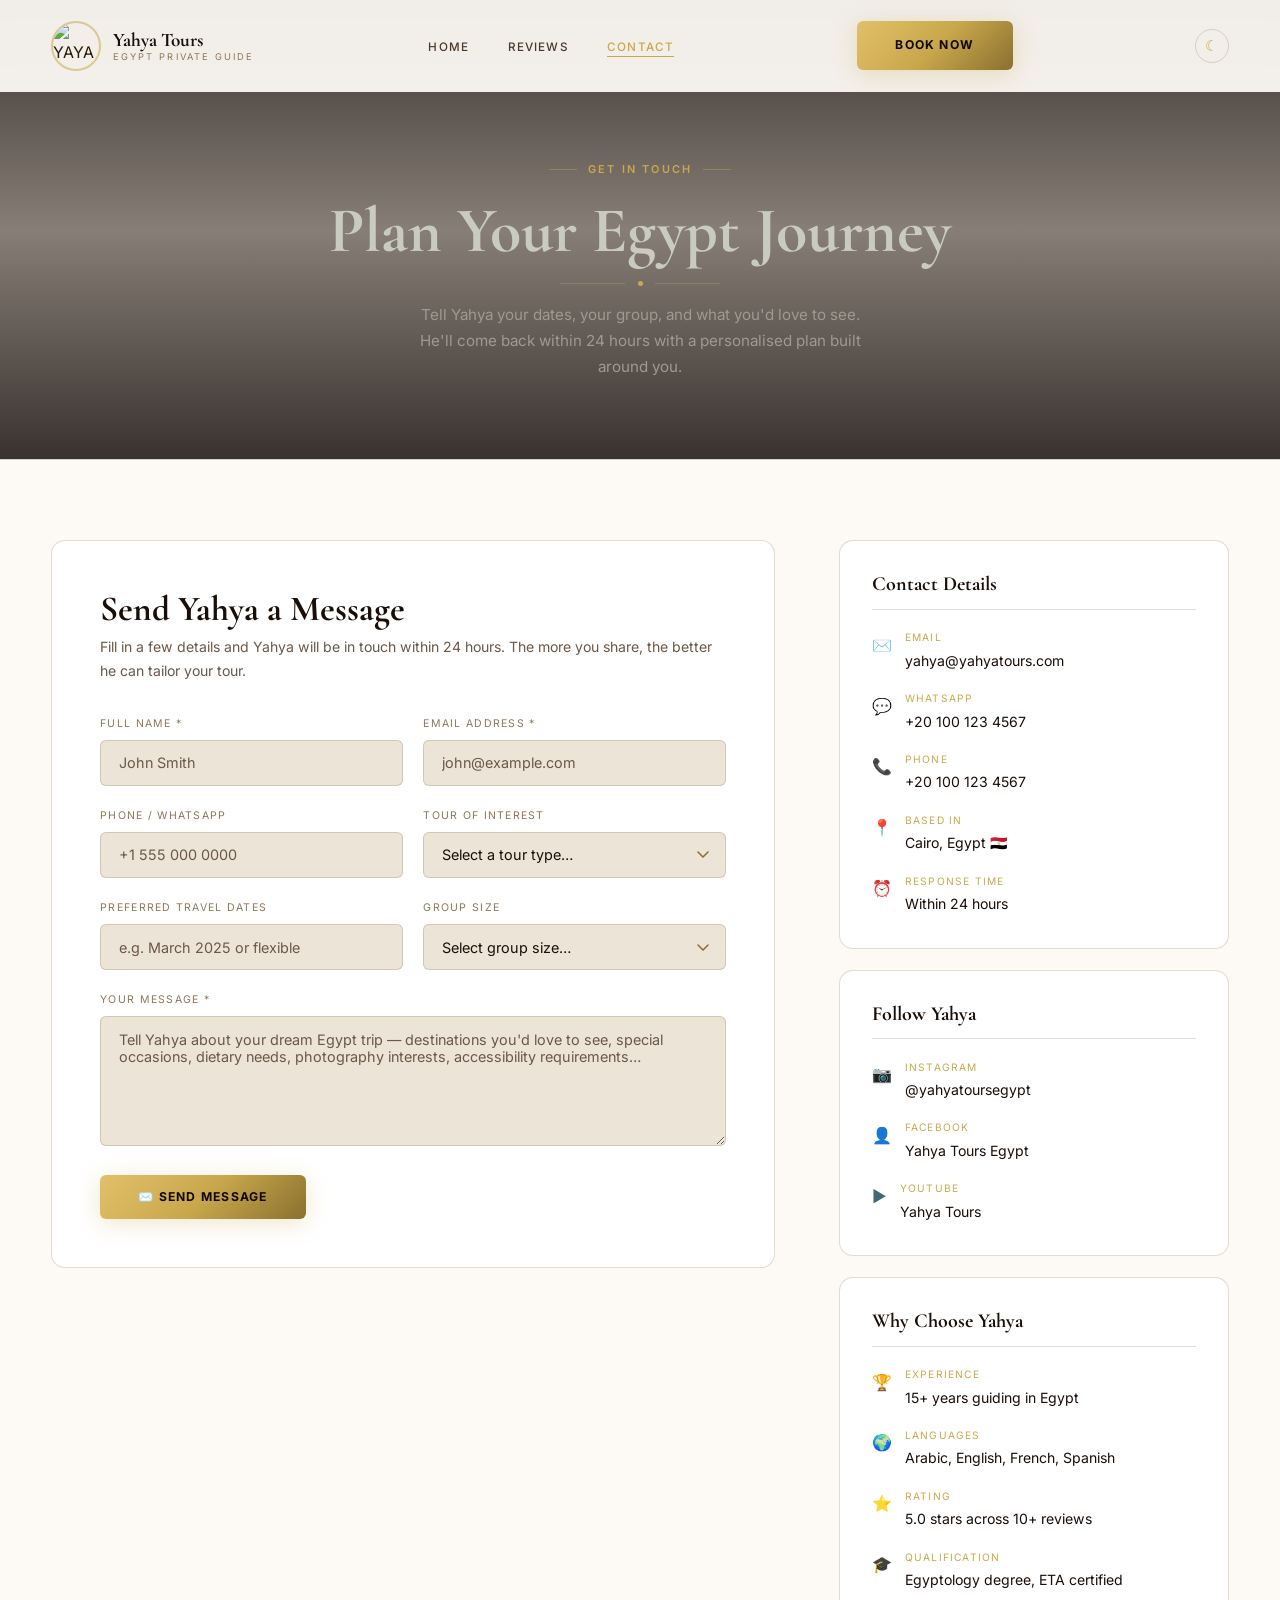
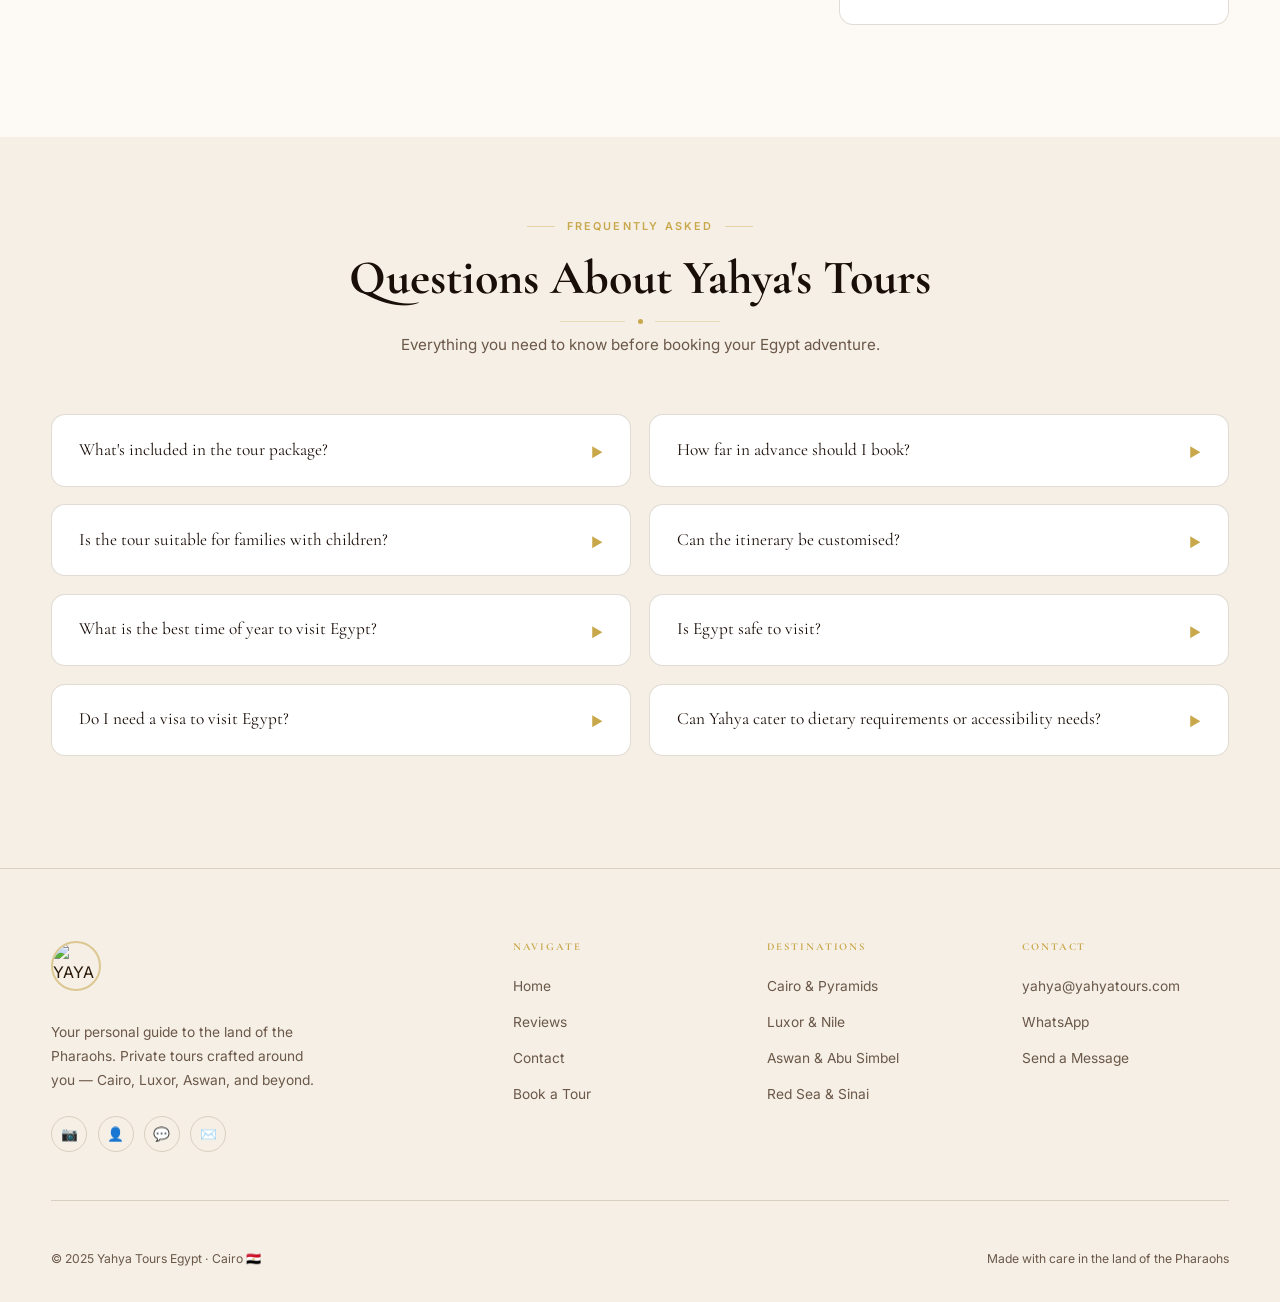
==== commit 7d6f2b44: "Add Supabase reviews DB, light-mode default, YAYA logo, review submit form - Supabase project (eu-ce" ====
--- a/contact.html
+++ b/contact.html
@@ -18,22 +18,7 @@
 <nav id="navbar">
   <div class="nav-inner">
     <a href="index.html" class="nav-logo">
-      <svg class="logo-svg" viewBox="0 0 110 68" xmlns="http://www.w3.org/2000/svg" fill="none">
-        <defs>
-          <linearGradient id="logoG" x1="0%" y1="0%" x2="100%" y2="100%">
-            <stop offset="0%" stop-color="#E2C06A"/>
-            <stop offset="55%" stop-color="#C9A84C"/>
-            <stop offset="100%" stop-color="#8A7030"/>
-          </linearGradient>
-        </defs>
-        <rect x="2" y="2" width="106" height="50" rx="25" ry="25" stroke="url(#logoG)" stroke-width="2.2"/>
-        <rect x="10" y="49" width="90" height="9" rx="4.5" fill="url(#logoG)" opacity=".75"/>
-        <circle cx="2.5" cy="27" r="2.5" fill="url(#logoG)" opacity=".5"/>
-        <circle cx="107.5" cy="27" r="2.5" fill="url(#logoG)" opacity=".5"/>
-        <text x="28" y="42" font-family="Cormorant Garamond, Georgia, serif" font-size="35" font-weight="700" fill="url(#logoG)" text-anchor="middle">Y</text>
-        <text x="55" y="40" font-family="Cormorant Garamond, Georgia, serif" font-size="20" fill="#907659" text-anchor="middle">&amp;</text>
-        <text x="83" y="42" font-family="Cormorant Garamond, Georgia, serif" font-size="35" font-weight="700" fill="url(#logoG)" text-anchor="middle">T</text>
-      </svg>
+      <img src="images/yaya-logo.png" class="logo-img" alt="YAYA Tours"/>
       <div class="logo-wordmark">Yahya Tours<small>Egypt Private Guide</small></div>
     </a>
 
@@ -44,7 +29,7 @@
     </ul>
 
     <a href="contact.html" class="btn-primary nav-cta">Book Now</a>
-    <button id="themeToggle" class="theme-btn" aria-label="Switch to light mode"><span class="theme-icon">☀</span></button>
+    <button id="themeToggle" class="theme-btn" aria-label="Switch to dark mode"><span class="theme-icon">☾</span></button>
     <button class="hamburger" id="hamburger" aria-label="Menu">
       <span></span><span></span><span></span>
     </button>
@@ -335,15 +320,8 @@
   <div class="container">
     <div class="footer-grid">
       <div class="footer-brand">
-        <a href="index.html" style="display:inline-flex;margin-bottom:.8rem;">
-          <svg width="60" height="38" viewBox="0 0 110 68" xmlns="http://www.w3.org/2000/svg" fill="none">
-            <defs><linearGradient id="fG3" x1="0%" y1="0%" x2="100%" y2="100%"><stop offset="0%" stop-color="#E2C06A"/><stop offset="100%" stop-color="#8A7030"/></linearGradient></defs>
-            <rect x="2" y="2" width="106" height="50" rx="25" ry="25" stroke="url(#fG3)" stroke-width="2"/>
-            <rect x="10" y="49" width="90" height="9" rx="4.5" fill="url(#fG3)" opacity=".7"/>
-            <text x="28" y="42" font-family="Cormorant Garamond,Georgia,serif" font-size="35" font-weight="700" fill="url(#fG3)" text-anchor="middle">Y</text>
-            <text x="55" y="40" font-family="Cormorant Garamond,Georgia,serif" font-size="20" fill="#907659" text-anchor="middle">&amp;</text>
-            <text x="83" y="42" font-family="Cormorant Garamond,Georgia,serif" font-size="35" font-weight="700" fill="url(#fG3)" text-anchor="middle">T</text>
-          </svg>
+        <a href="index.html" class="nav-logo" style="margin-bottom:.8rem;display:inline-flex;">
+          <img src="images/yaya-logo.png" class="logo-img" alt="YAYA Tours"/>
         </a>
         <p>Your personal guide to the land of the Pharaohs. Private tours crafted around you — Cairo, Luxor, Aswan, and beyond.</p>
         <div class="social-row">
@@ -387,9 +365,8 @@
   </div>
 </footer>
 
-<div id="toast">✅ Message sent! Yahya will reply within 24 hours.</div>
+<div id="toast"></div>
 
 <script src="script.js"></script>
 </body>
 </html>
-
--- a/style.css
+++ b/style.css
@@ -1,5 +1,5 @@
 /* ============================================================
-   YAHYA TOURS — style.css  |  Glyph Dust Palette
+   YAHYA TOURS — style.css  |  Light-primary / Dark-toggle
    ============================================================ */
 
 :root {
@@ -7,21 +7,21 @@
   --teal-dark:  #2C4D57;
   --brown:      #5F3A1E;
   --tan:        #907659;
-  --cream:      #C9CAC0;
-  --cream-dim:  #A0998E;
+  --cream:      #1A0E08;
+  --cream-dim:  #4A3828;
   --terra:      #914A38;
   --terra-lt:   #AD5D49;
   --gold:       #C9A84C;
   --gold-lt:    #E2C06A;
   --gold-dk:    #8A7030;
-  --bg:         #100806;
-  --bg-2:       #1A0E08;
-  --bg-3:       #22120A;
-  --bg-card:    #1E1108;
-  --text:       #C9CAC0;
-  --text-dim:   #8A867E;
-  --border:     rgba(201,168,76,.13);
-  --shadow:     0 8px 40px rgba(0,0,0,.6);
+  --bg:         #FDFAF5;
+  --bg-2:       #F5EFE6;
+  --bg-3:       #EDE4D8;
+  --bg-card:    #FFFFFF;
+  --text:       #2C1A0A;
+  --text-dim:   #6B5848;
+  --border:     rgba(90,60,20,.18);
+  --shadow:     0 8px 40px rgba(0,0,0,.10);
   --radius:     6px;
   --radius-lg:  14px;
   --trans:      .35s cubic-bezier(.25,.8,.25,1);
@@ -99,19 +99,21 @@
    ============================================================ */
 #navbar {
   position:fixed; top:0; left:0; right:0; z-index:900;
-  padding:1.3rem 0; transition:background var(--trans), padding var(--trans), box-shadow var(--trans);
+  padding:1.3rem 0;
+  background:rgba(253,250,245,.94); backdrop-filter:blur(6px); -webkit-backdrop-filter:blur(6px);
+  transition:background var(--trans), padding var(--trans), box-shadow var(--trans);
 }
 #navbar.scrolled {
-  background:rgba(16,8,6,.96); backdrop-filter:blur(6px);
+  background:rgba(253,250,245,.97); backdrop-filter:blur(6px);
   -webkit-backdrop-filter:blur(6px); padding:.85rem 0;
-  box-shadow:0 2px 20px rgba(0,0,0,.5);
+  box-shadow:0 2px 20px rgba(0,0,0,.12);
 }
 .nav-inner {
   display:flex; align-items:center; justify-content:space-between;
   width:min(1200px,92%); margin:0 auto;
 }
 .nav-logo { display:flex; align-items:center; gap:.75rem; }
-.logo-svg  { width:80px; height:50px; }
+.logo-img  { width:50px; height:50px; border-radius:50%; object-fit:cover; object-position:50% 38%; border:2px solid rgba(201,168,76,.55); flex-shrink:0; display:block; }
 .logo-wordmark { font-family:'Cormorant Garamond',serif; font-size:1.2rem; font-weight:700; color:var(--cream); line-height:1.1; }
 .logo-wordmark small { display:block; font-family:'Inter',sans-serif; font-size:.58rem; letter-spacing:.22em; text-transform:uppercase; font-weight:400; color:var(--tan); margin-top:1px; }
 
@@ -153,9 +155,11 @@
 #particleCanvas { position:absolute; inset:0; width:100%; height:100%; pointer-events:none; z-index:1; transform:translateZ(0); will-change:contents; }
 .hero-content { position:relative; z-index:2; width:min(860px,92%); margin:0 auto; text-align:center; padding-top:4rem; }
 .hero-eyebrow { font-size:.68rem; font-weight:600; letter-spacing:.3em; text-transform:uppercase; color:var(--gold); margin-bottom:1.4rem; opacity:0; animation:fadeUp .9s .3s forwards; }
-.hero-title { font-family:'Cormorant Garamond',serif; font-size:clamp(3rem,8vw,6.5rem); font-weight:700; color:var(--cream); line-height:1.05; margin-bottom:1.3rem; opacity:0; animation:fadeUp .9s .55s forwards; }
+/* Hero always sits on dark photo — pin text colours */
+.hero-title { font-family:'Cormorant Garamond',serif; font-size:clamp(3rem,8vw,6.5rem); font-weight:700; color:#C9CAC0 !important; line-height:1.05; margin-bottom:1.3rem; opacity:0; animation:fadeUp .9s .55s forwards; }
 .hero-title em { color:var(--gold); font-style:normal; }
-.hero-sub { font-size:clamp(.9rem,1.8vw,1.1rem); color:var(--cream-dim); max-width:510px; margin:0 auto 2.8rem; line-height:1.78; opacity:0; animation:fadeUp .9s .75s forwards; }
+.hero-sub { font-size:clamp(.9rem,1.8vw,1.1rem); color:#A0998E !important; max-width:510px; margin:0 auto 2.8rem; line-height:1.78; opacity:0; animation:fadeUp .9s .75s forwards; }
+#hero .btn-outline { color:#C9CAC0 !important; }
 .hero-ctas { display:flex; gap:1rem; justify-content:center; flex-wrap:wrap; opacity:0; animation:fadeUp .9s .95s forwards; }
 .hero-scroll { position:absolute; bottom:2.5rem; left:50%; transform:translateX(-50%); z-index:2; display:flex; flex-direction:column; align-items:center; gap:.5rem; color:var(--tan); font-size:.62rem; letter-spacing:.18em; text-transform:uppercase; opacity:0; animation:fadeIn 1s 1.6s forwards, scrollBounce 2.5s 2.6s infinite; }
 .hero-scroll-bar { width:1px; height:36px; background:linear-gradient(to bottom, var(--tan), transparent); }
@@ -205,7 +209,7 @@
 .guide-grid { display:grid; grid-template-columns:420px 1fr; gap:5rem; align-items:center; }
 .guide-photo-wrap { position:relative; }
 .guide-photo { height:540px; width:100%; border-radius:var(--radius-lg); border:1px solid var(--border); }
-.guide-badge { position:absolute; bottom:2rem; left:-1.5rem; background:var(--gold); color:var(--bg); padding:.75rem 1.4rem; border-radius:var(--radius); font-size:.7rem; font-weight:700; letter-spacing:.07em; text-transform:uppercase; box-shadow:var(--shadow); display:flex; align-items:center; gap:.4rem; }
+.guide-badge { position:absolute; bottom:2rem; left:-1.5rem; background:var(--gold); color:#100806; padding:.75rem 1.4rem; border-radius:var(--radius); font-size:.7rem; font-weight:700; letter-spacing:.07em; text-transform:uppercase; box-shadow:var(--shadow); display:flex; align-items:center; gap:.4rem; }
 .guide-bio { color:var(--text-dim); font-size:1rem; line-height:1.85; margin:1.4rem 0 2rem; }
 .guide-bio strong { color:var(--cream); }
 .lang-chips { display:flex; flex-wrap:wrap; gap:.5rem; margin-bottom:2rem; }
@@ -222,8 +226,8 @@
 .inclusions-grid { display:grid; grid-template-columns:repeat(3,1fr); gap:1.4rem; margin-top:3rem; }
 .inc-card { background:var(--bg-card); border:1px solid var(--border); border-radius:var(--radius-lg); padding:2.4rem 2rem; transition:border-color var(--trans), transform var(--trans); will-change:transform; }
 .inc-card:hover { border-color:var(--teal); transform:translateY(-4px); }
-.inc-icon { width:50px; height:50px; background:rgba(63,107,118,.12); border-radius:12px; display:flex; align-items:center; justify-content:center; font-size:1.35rem; margin-bottom:1.3rem; transition:background var(--trans); }
-.inc-card:hover .inc-icon { background:rgba(63,107,118,.22); }
+.inc-icon { width:50px; height:50px; background:rgba(63,107,118,.10); border-radius:12px; display:flex; align-items:center; justify-content:center; font-size:1.35rem; margin-bottom:1.3rem; transition:background var(--trans); }
+.inc-card:hover .inc-icon { background:rgba(63,107,118,.18); }
 .inc-title { font-family:'Cormorant Garamond',serif; font-size:1.22rem; color:var(--cream); margin-bottom:.45rem; }
 .inc-desc { font-size:.87rem; color:var(--text-dim); line-height:1.7; }
 
@@ -234,14 +238,14 @@
 .gallery-mosaic { display:grid; grid-template-columns:repeat(4,1fr); grid-auto-rows:220px; gap:.7rem; margin-top:3rem; }
 .g-item { overflow:hidden; border-radius:var(--radius); position:relative; }
 .g-item:first-child { grid-column:span 2; grid-row:span 2; }
-/* Dim overlay via pseudo-element — opacity-only transition is compositor-only (no repaint) */
 .g-item::before { content:''; position:absolute; inset:0; background:rgba(16,8,6,.22); z-index:1; transition:opacity var(--trans); pointer-events:none; }
 .g-item:hover::before { opacity:0; }
 .g-item img { width:100%; height:100%; object-fit:cover; will-change:transform; transition:transform .55s ease; }
 .g-item:hover img { transform:scale(1.05); }
 .g-overlay { position:absolute; inset:0; background:linear-gradient(to top, rgba(16,8,6,.68) 0%, transparent 55%); opacity:0; z-index:2; transition:opacity var(--trans); display:flex; align-items:flex-end; padding:.9rem; }
 .g-item:hover .g-overlay { opacity:1; }
-.g-caption { font-size:.72rem; color:var(--cream); letter-spacing:.06em; }
+/* Gallery captions always on dark overlay */
+.g-caption { font-size:.72rem; color:#C9CAC0; letter-spacing:.06em; }
 
 /* ============================================================
    REVIEW CARD (shared)
@@ -252,13 +256,16 @@
 .review-stars { color:var(--gold); font-size:.82rem; letter-spacing:.08em; margin-bottom:.85rem; }
 .review-text { font-style:italic; color:var(--text-dim); font-size:.9rem; line-height:1.78; flex:1; margin-bottom:1.4rem; }
 .review-foot { display:flex; align-items:center; gap:.75rem; }
-.review-avatar { width:42px; height:42px; border-radius:50%; display:flex; align-items:center; justify-content:center; font-size:.8rem; font-weight:700; color:var(--cream); flex-shrink:0; border:2px solid var(--border); }
+.review-avatar { width:42px; height:42px; border-radius:50%; display:flex; align-items:center; justify-content:center; font-size:.8rem; font-weight:700; color:#FDFAF5; flex-shrink:0; border:2px solid var(--border); }
 .av-teal  { background:var(--teal-dark); }
 .av-terra { background:#6A302A; }
 .av-brown { background:var(--brown); }
 .av-tan   { background:#4A3020; }
 .review-name   { font-weight:600; font-size:.86rem; color:var(--cream); }
 .review-origin { font-size:.73rem; color:var(--text-dim); }
+
+/* ── Reviews loading / empty state ── */
+.reviews-loading { color:var(--text-dim); font-size:.9rem; text-align:center; padding:3rem 0; grid-column:1/-1; }
 
 /* ============================================================
    REVIEWS PREVIEW (Home)
@@ -276,7 +283,7 @@
 .cp-cards { display:flex; flex-direction:column; gap:1.1rem; }
 .cp-card { display:flex; align-items:center; gap:1.1rem; background:var(--bg-card); border:1px solid var(--border); border-radius:var(--radius-lg); padding:1.3rem 1.5rem; transition:border-color var(--trans); }
 .cp-card:hover { border-color:var(--teal); }
-.cp-card-ico { width:44px; height:44px; background:rgba(63,107,118,.14); border-radius:10px; display:flex; align-items:center; justify-content:center; font-size:1.15rem; color:var(--teal); flex-shrink:0; }
+.cp-card-ico { width:44px; height:44px; background:rgba(63,107,118,.10); border-radius:10px; display:flex; align-items:center; justify-content:center; font-size:1.15rem; color:var(--teal); flex-shrink:0; }
 .cp-lbl { font-size:.65rem; text-transform:uppercase; letter-spacing:.12em; color:var(--gold); margin-bottom:.12rem; }
 .cp-val { font-size:.93rem; color:var(--cream); font-weight:500; }
 
@@ -300,10 +307,11 @@
    ============================================================ */
 .page-header { padding:10rem 0 5rem; text-align:center; position:relative; overflow:hidden; background:var(--bg-2); border-bottom:1px solid var(--border); }
 .ph-bg { position:absolute; inset:0; background-size:cover; background-position:center; opacity:.09; filter:saturate(.5); }
-.ph-overlay { position:absolute; inset:0; background:linear-gradient(to bottom, var(--bg-2), rgba(26,14,8,.55), var(--bg-2)); }
+/* Always dark gradient so page-header text stays readable */
+.ph-overlay { position:absolute; inset:0; background:linear-gradient(to bottom, rgba(16,8,6,.82), rgba(26,14,8,.5), rgba(16,8,6,.82)); }
 .ph-content { position:relative; z-index:2; }
-.ph-content h1 { font-size:clamp(2.5rem,5vw,4.2rem); color:var(--cream); margin-bottom:.5rem; }
-.ph-content p   { color:var(--text-dim); font-size:.95rem; max-width:460px; margin:.5rem auto 0; }
+.ph-content h1 { font-size:clamp(2.5rem,5vw,4.2rem); color:#C9CAC0; margin-bottom:.5rem; }
+.ph-content p  { color:#A0998E; font-size:.95rem; max-width:460px; margin:.5rem auto 0; }
 
 /* ============================================================
    RATING SUMMARY (Reviews Page)
@@ -327,11 +335,22 @@
 .reviews-all-grid { display:grid; grid-template-columns:repeat(3,1fr); gap:1.4rem; }
 
 /* ============================================================
-   LEAVE REVIEW CTA
-   ============================================================ */
-#leave-review { background:var(--bg-3); border-top:1px solid var(--border); padding:5rem 0; text-align:center; }
-#leave-review h2 { font-size:clamp(1.6rem,3vw,2.4rem); color:var(--cream); margin-bottom:.4rem; }
-#leave-review p  { color:var(--text-dim); font-size:.93rem; max-width:420px; margin:.4rem auto 2rem; }
+   LEAVE REVIEW / SUBMIT FORM
+   ============================================================ */
+#leave-review { background:var(--bg-3); border-top:1px solid var(--border); padding:5rem 0; }
+#leave-review .section-head h2 { color:var(--cream); }
+
+.review-form-box {
+  background:var(--bg-card); border:1px solid var(--border);
+  border-radius:var(--radius-lg); padding:3rem;
+  max-width:700px; margin:0 auto;
+}
+.star-picker {
+  display:flex; gap:.3rem; font-size:2rem;
+  cursor:pointer; user-select:none; margin-bottom:.3rem;
+}
+.star-picker span { color:var(--text-dim); transition:color var(--trans); }
+.star-picker span.lit { color:var(--gold); }
 
 /* ============================================================
    CONTACT PAGE
@@ -348,7 +367,7 @@
 input:focus, select:focus, textarea:focus { border-color:var(--teal); box-shadow:0 0 0 3px rgba(63,107,118,.12); }
 input::placeholder, textarea::placeholder { color:var(--text-dim); }
 select { background-image:url("data:image/svg+xml,%3Csvg xmlns='http://www.w3.org/2000/svg' width='12' height='7' viewBox='0 0 12 7'%3E%3Cpath d='M1 1l5 5 5-5' stroke='%238A7030' stroke-width='1.5' fill='none' stroke-linecap='round'/%3E%3C/svg%3E"); background-repeat:no-repeat; background-position:right 1rem center; padding-right:2.5rem; }
-select option { background:#1E1108; color:var(--cream); }
+select option { background:var(--bg-card); color:var(--cream); }
 textarea { resize:vertical; min-height:130px; }
 .form-submit { margin-top:.5rem; }
 .btn-loading { display:none; color:var(--text-dim); font-size:.82rem; }
@@ -381,7 +400,7 @@
 /* ============================================================
    TOAST
    ============================================================ */
-#toast { position:fixed; bottom:2rem; right:2rem; background:var(--teal); color:var(--cream); padding:1rem 1.8rem; border-radius:var(--radius); font-size:.86rem; font-weight:500; z-index:9999; opacity:0; transform:translateY(14px); pointer-events:none; transition:opacity .4s ease, transform .4s ease; box-shadow:var(--shadow); }
+#toast { position:fixed; bottom:2rem; right:2rem; background:var(--teal); color:#FDFAF5; padding:1rem 1.8rem; border-radius:var(--radius); font-size:.86rem; font-weight:500; z-index:9999; opacity:0; transform:translateY(14px); pointer-events:none; transition:opacity .4s ease, transform .4s ease; box-shadow:var(--shadow); }
 #toast.show { opacity:1; transform:none; }
 
 @keyframes shake { 0%,100%{transform:translateX(0)} 20%,60%{transform:translateX(-7px)} 40%,80%{transform:translateX(7px)} }
@@ -400,38 +419,31 @@
 .theme-btn:hover { border-color:var(--gold); background:rgba(201,168,76,.1); }
 
 /* ============================================================
-   LIGHT THEME
-   ============================================================ */
-html[data-theme="light"] {
-  --bg:        #FDFAF5;
-  --bg-2:      #F5EFE6;
-  --bg-3:      #EDE4D8;
-  --bg-card:   #FFFFFF;
-  --text:      #2C1A0A;
-  --text-dim:  #6B5848;
-  --cream:     #1A0E08;
-  --cream-dim: #4A3828;
-  --border:    rgba(90,60,20,.18);
-  --shadow:    0 8px 40px rgba(0,0,0,.10);
-}
-/* Navbar always gets a light bg so text is readable even over the dark hero */
-html[data-theme="light"] #navbar {
-  background:rgba(253,250,245,.94);
-  backdrop-filter:blur(6px); -webkit-backdrop-filter:blur(6px);
-}
-html[data-theme="light"] #navbar.scrolled {
-  background:rgba(253,250,245,.97);
-  box-shadow:0 2px 20px rgba(0,0,0,.12);
-}
-html[data-theme="light"] .nav-links.mobile-open { background:rgba(253,250,245,.99); }
-/* Hero text must stay light — hero always has a dark photo background */
-html[data-theme="light"] .hero-title              { color:#C9CAC0; }
-html[data-theme="light"] .hero-sub                { color:#A0998E; }
-html[data-theme="light"] #hero .btn-outline       { color:#C9CAC0; }
-/* Gallery captions sit on a dark overlay */
-html[data-theme="light"] .g-caption              { color:#C9CAC0; }
-/* Form select dropdown */
-html[data-theme="light"] select option           { background:#fff; color:#1A0E08; }
+   DARK THEME
+   ============================================================ */
+html[data-theme="dark"] {
+  --bg:        #100806;
+  --bg-2:      #1A0E08;
+  --bg-3:      #22120A;
+  --bg-card:   #1E1108;
+  --text:      #C9CAC0;
+  --text-dim:  #8A867E;
+  --cream:     #C9CAC0;
+  --cream-dim: #A0998E;
+  --border:    rgba(201,168,76,.13);
+  --shadow:    0 8px 40px rgba(0,0,0,.6);
+}
+html[data-theme="dark"] #navbar {
+  background: transparent;
+}
+html[data-theme="dark"] #navbar.scrolled {
+  background:rgba(16,8,6,.96); backdrop-filter:blur(6px);
+  -webkit-backdrop-filter:blur(6px);
+  box-shadow:0 2px 20px rgba(0,0,0,.5);
+}
+html[data-theme="dark"] .nav-links.mobile-open { background:rgba(16,8,6,.98); }
+html[data-theme="dark"] .hamburger span        { background:#C9CAC0; }
+html[data-theme="dark"] select option          { background:#1E1108; color:#C9CAC0; }
 
 /* ============================================================
    RESPONSIVE
@@ -462,7 +474,7 @@
   .nav-links { display:none; }
   .hamburger { display:flex; }
   .nav-cta   { display:none; }
-  .nav-links.mobile-open { display:flex; flex-direction:column; position:fixed; inset:0; background:rgba(16,8,6,.98); align-items:center; justify-content:center; gap:2.5rem; z-index:1000; }
+  .nav-links.mobile-open { display:flex; flex-direction:column; position:fixed; inset:0; background:rgba(253,250,245,.99); align-items:center; justify-content:center; gap:2.5rem; z-index:1000; }
   .nav-links.mobile-open a { font-size:1.2rem; letter-spacing:.1em; }
   .inclusions-grid { grid-template-columns:1fr; }
   .gallery-mosaic  { grid-template-columns:1fr 1fr; }
@@ -473,6 +485,7 @@
   .cert-grid   { grid-template-columns:1fr; }
   .form-row    { grid-template-columns:1fr; }
   .contact-form-box { padding:2rem 1.5rem; }
+  .review-form-box  { padding:2rem 1.5rem; }
   .section { padding:4.5rem 0; }
 }
 @media (max-width:560px) {
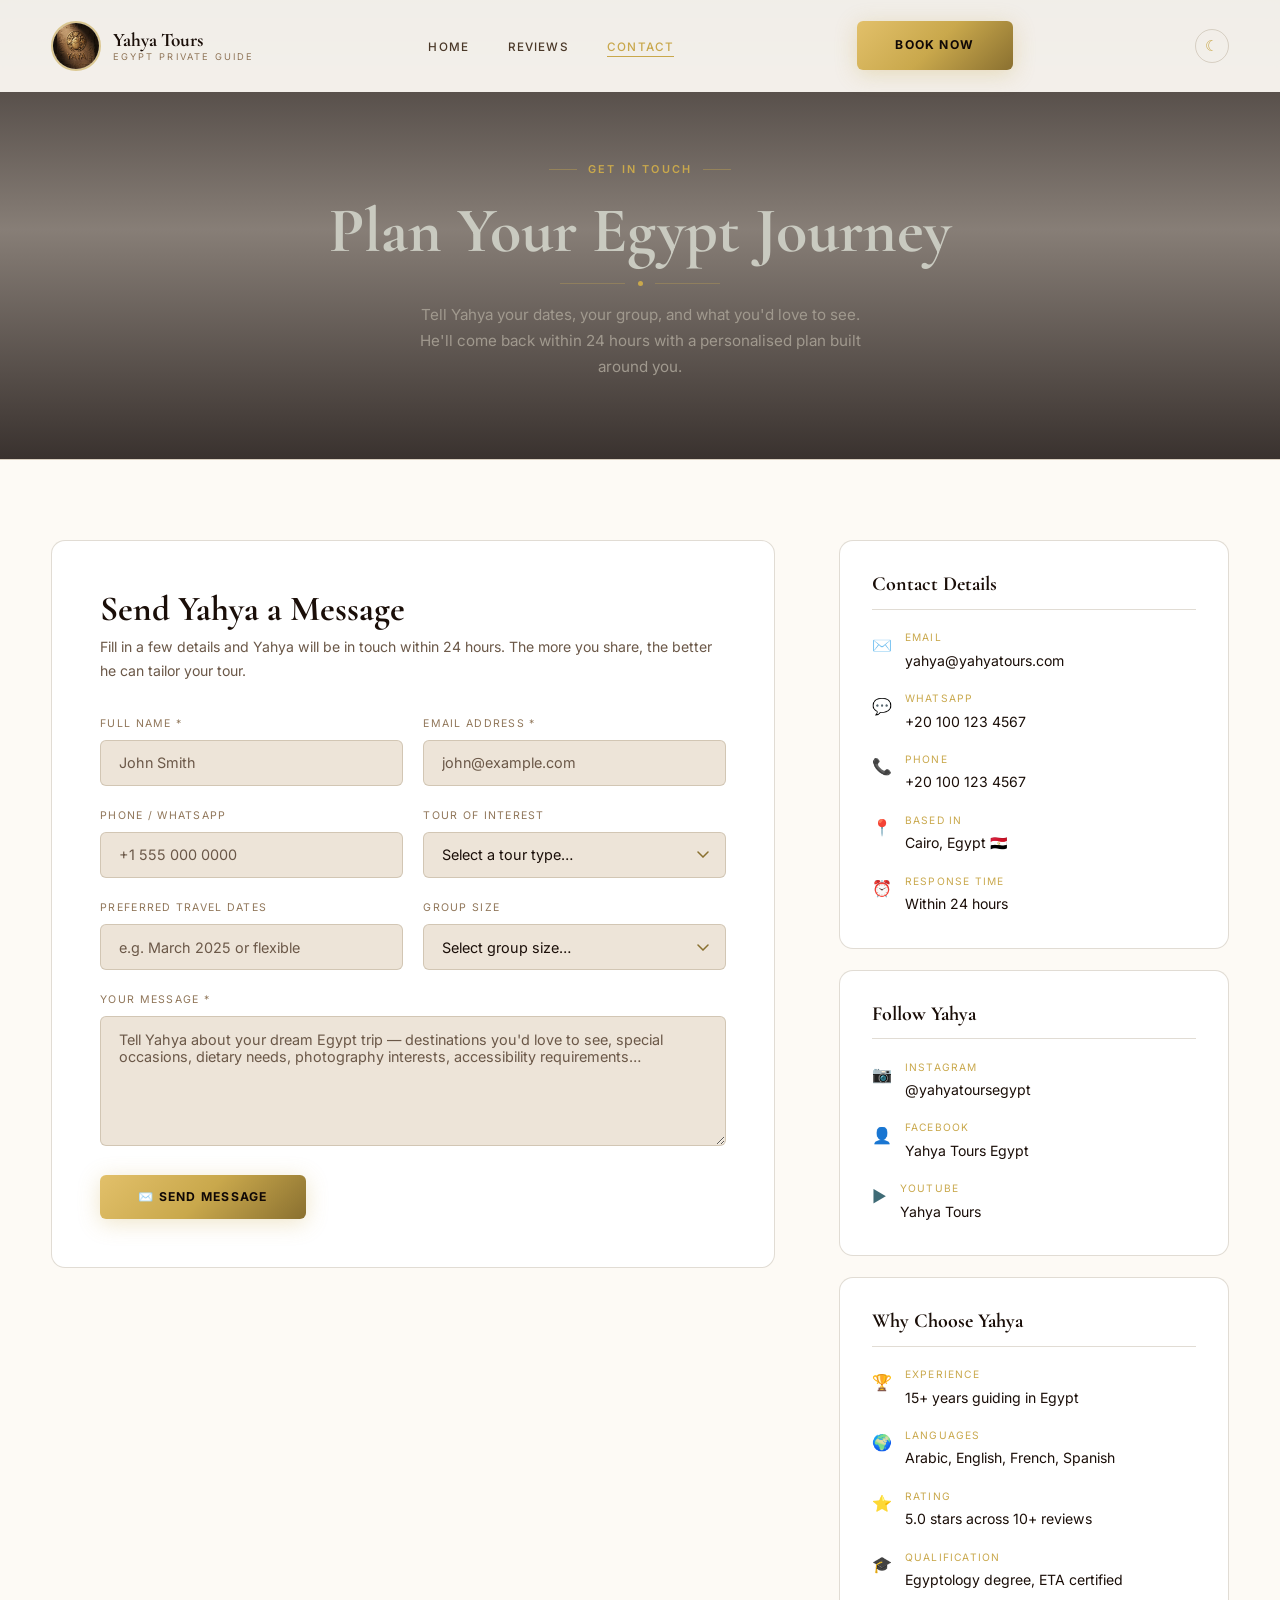
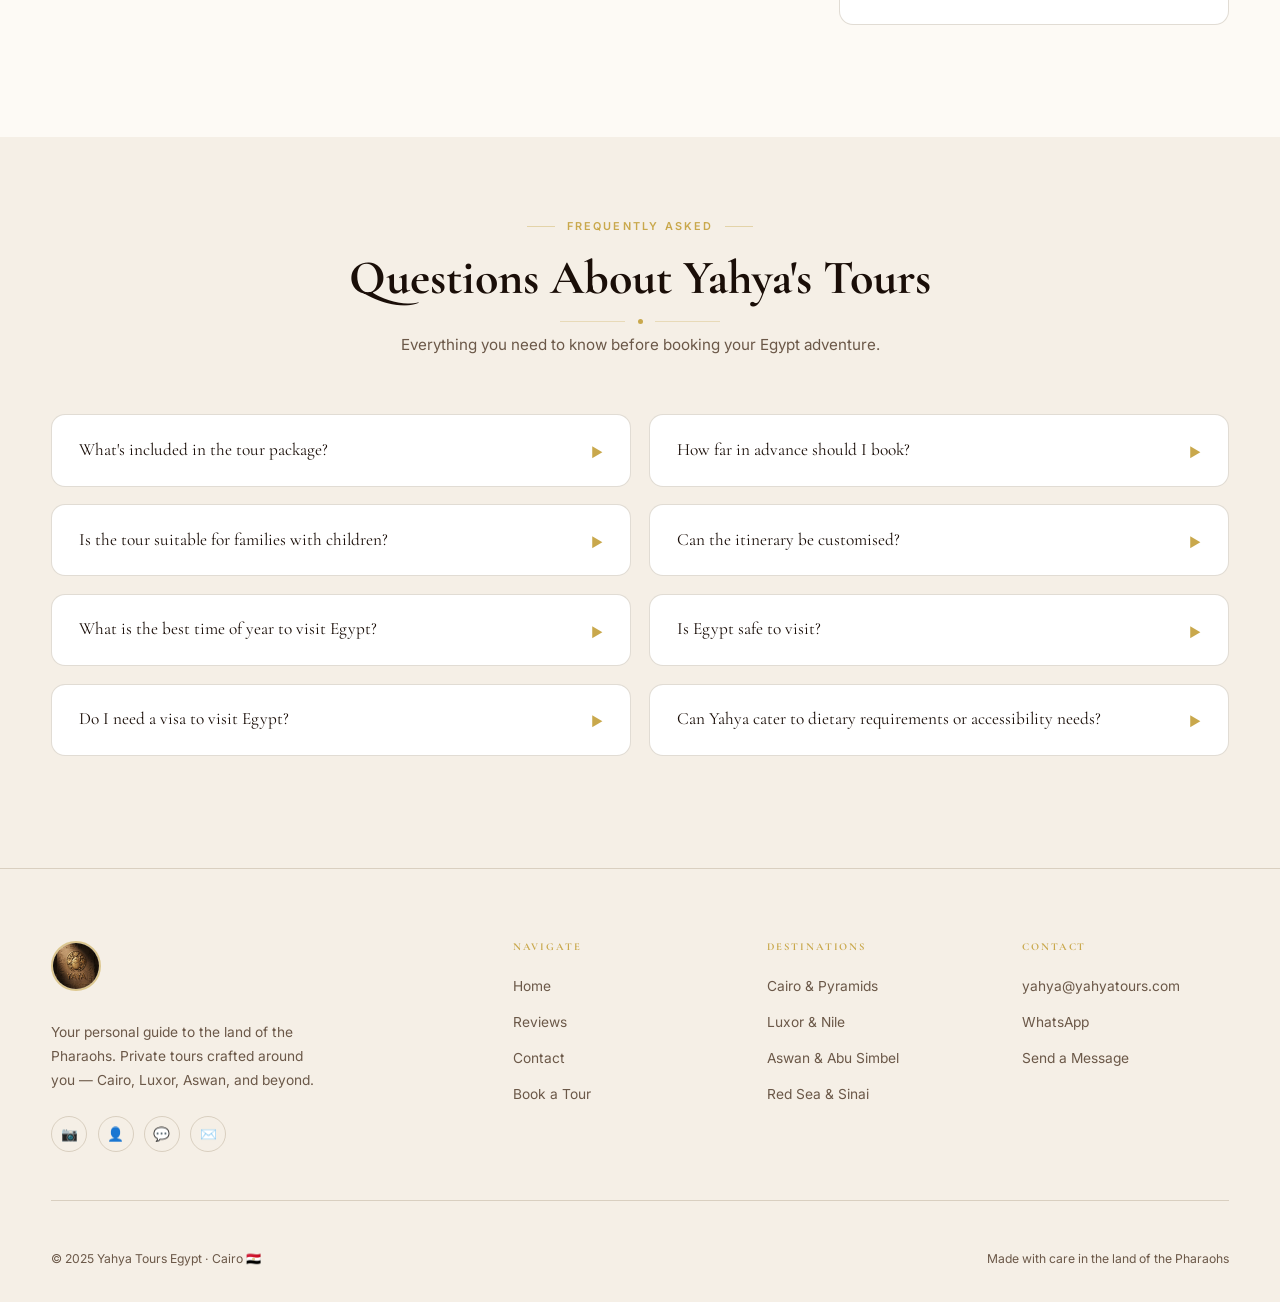
==== commit 9cc5bd05: "Add YAYA logo image and fix extension references Co-Authored-By: Claude Sonnet 4.6 <noreply@anthropi" ====
--- a/contact.html
+++ b/contact.html
@@ -18,7 +18,7 @@
 <nav id="navbar">
   <div class="nav-inner">
     <a href="index.html" class="nav-logo">
-      <img src="images/yaya-logo.png" class="logo-img" alt="YAYA Tours"/>
+      <img src="images/yaya-logo.jpeg" class="logo-img" alt="YAYA Tours"/>
       <div class="logo-wordmark">Yahya Tours<small>Egypt Private Guide</small></div>
     </a>
 
@@ -321,7 +321,7 @@
     <div class="footer-grid">
       <div class="footer-brand">
         <a href="index.html" class="nav-logo" style="margin-bottom:.8rem;display:inline-flex;">
-          <img src="images/yaya-logo.png" class="logo-img" alt="YAYA Tours"/>
+          <img src="images/yaya-logo.jpeg" class="logo-img" alt="YAYA Tours"/>
         </a>
         <p>Your personal guide to the land of the Pharaohs. Private tours crafted around you — Cairo, Luxor, Aswan, and beyond.</p>
         <div class="social-row">
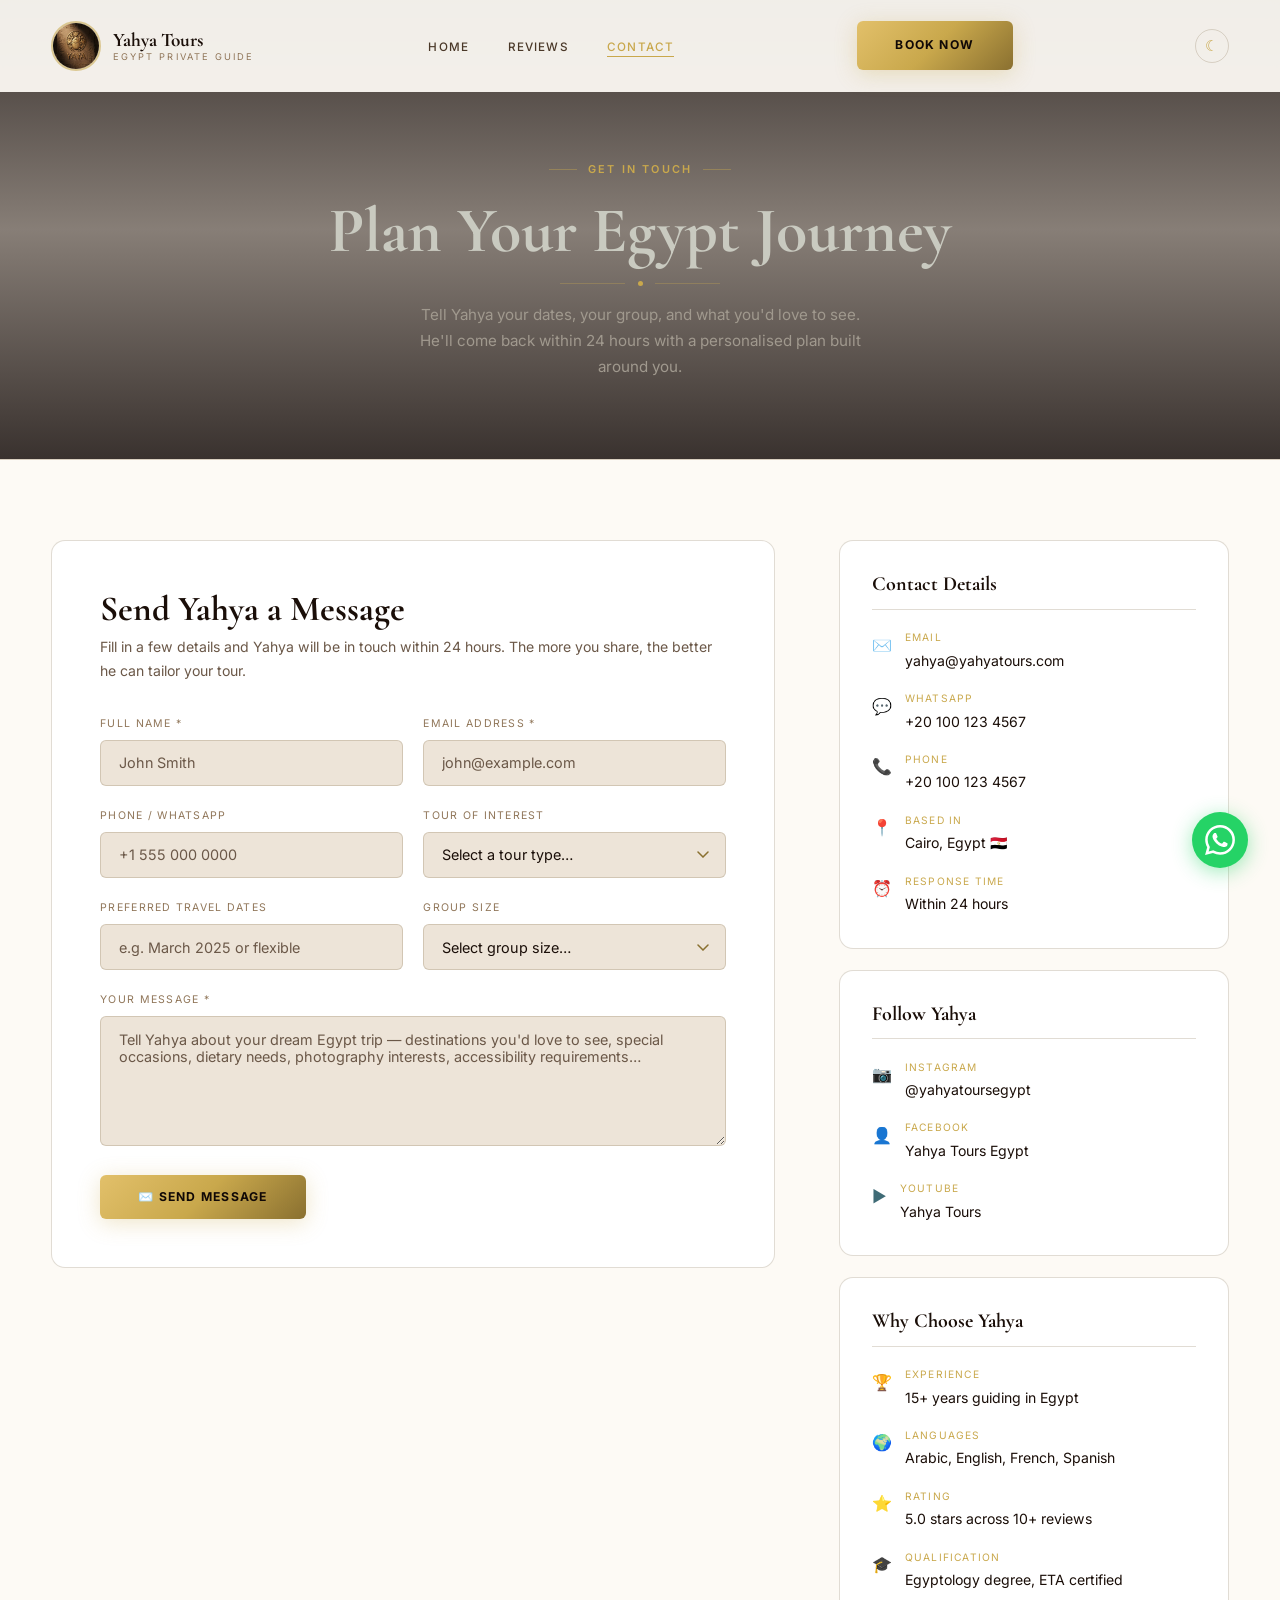
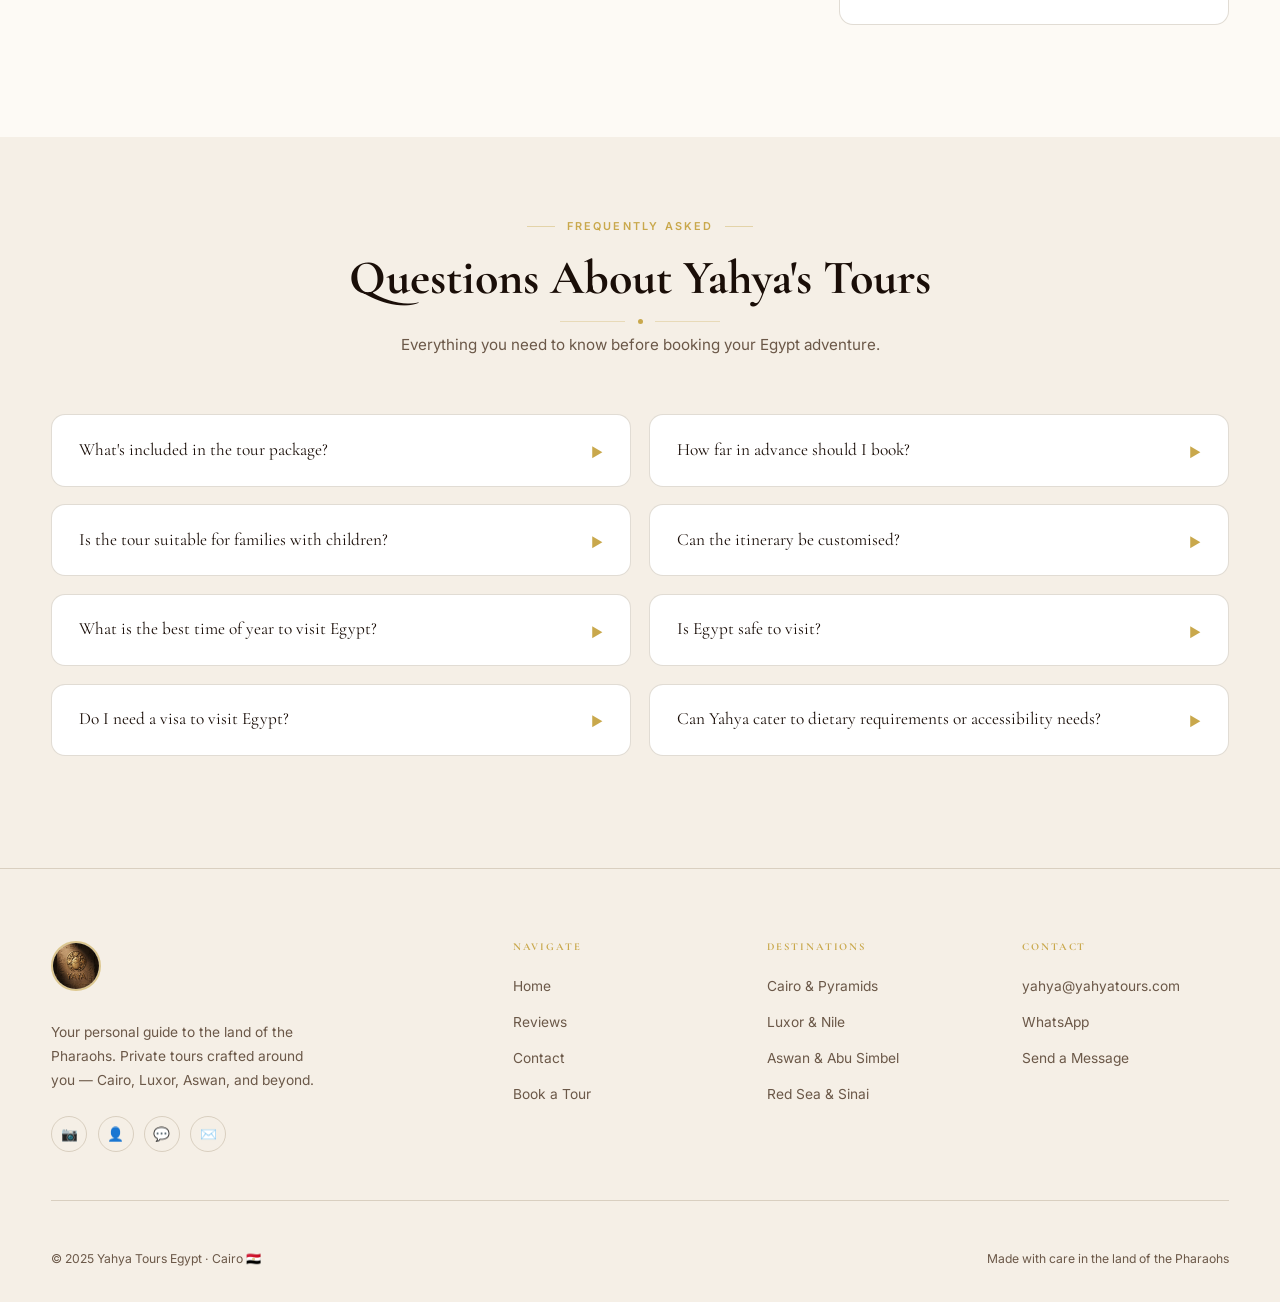
==== commit 7bff22fd: "Add WhatsApp floating button on all pages Fixed green WhatsApp button (bottom-right) linking to +201" ====
--- a/contact.html
+++ b/contact.html
@@ -368,5 +368,9 @@
 <div id="toast"></div>
 
 <script src="script.js"></script>
+
+<a href="https://wa.me/201555691256" class="whatsapp-float" target="_blank" rel="noopener" aria-label="Chat on WhatsApp">
+  <svg viewBox="0 0 24 24" xmlns="http://www.w3.org/2000/svg"><path d="M17.472 14.382c-.297-.149-1.758-.867-2.03-.967-.273-.099-.471-.148-.67.15-.197.297-.767.966-.94 1.164-.173.199-.347.223-.644.075-.297-.15-1.255-.463-2.39-1.475-.883-.788-1.48-1.761-1.653-2.059-.173-.297-.018-.458.13-.606.134-.133.298-.347.446-.52.149-.174.198-.298.298-.497.099-.198.05-.371-.025-.52-.075-.149-.669-1.612-.916-2.207-.242-.579-.487-.5-.669-.51-.173-.008-.371-.01-.57-.01-.198 0-.52.074-.792.372-.272.297-1.04 1.016-1.04 2.479 0 1.462 1.065 2.875 1.213 3.074.149.198 2.096 3.2 5.077 4.487.709.306 1.262.489 1.694.625.712.227 1.36.195 1.871.118.571-.085 1.758-.719 2.006-1.413.248-.694.248-1.289.173-1.413-.074-.124-.272-.198-.57-.347m-5.421 7.403h-.004a9.87 9.87 0 01-5.031-1.378l-.361-.214-3.741.982.998-3.648-.235-.374a9.86 9.86 0 01-1.51-5.26c.001-5.45 4.436-9.884 9.888-9.884 2.64 0 5.122 1.03 6.988 2.898a9.825 9.825 0 012.893 6.994c-.003 5.45-4.437 9.884-9.885 9.884m8.413-18.297A11.815 11.815 0 0012.05 0C5.495 0 .16 5.335.157 11.892c0 2.096.547 4.142 1.588 5.945L.057 24l6.305-1.654a11.882 11.882 0 005.683 1.448h.005c6.554 0 11.89-5.335 11.893-11.893a11.821 11.821 0 00-3.48-8.413z"/></svg>
+</a>
 </body>
 </html>
--- a/style.css
+++ b/style.css
@@ -405,6 +405,18 @@
 
 @keyframes shake { 0%,100%{transform:translateX(0)} 20%,60%{transform:translateX(-7px)} 40%,80%{transform:translateX(7px)} }
 
+/* ── WhatsApp Floating Button ── */
+.whatsapp-float {
+  position:fixed; bottom:2rem; right:2rem; z-index:9000;
+  width:56px; height:56px; border-radius:50%;
+  background:#25D366;
+  display:flex; align-items:center; justify-content:center;
+  box-shadow:0 4px 20px rgba(37,211,102,.45);
+  transition:transform var(--trans), box-shadow var(--trans);
+}
+.whatsapp-float:hover { transform:scale(1.12); box-shadow:0 6px 30px rgba(37,211,102,.6); }
+.whatsapp-float svg  { width:30px; height:30px; fill:#fff; }
+
 /* ============================================================
    THEME TOGGLE BUTTON
    ============================================================ */
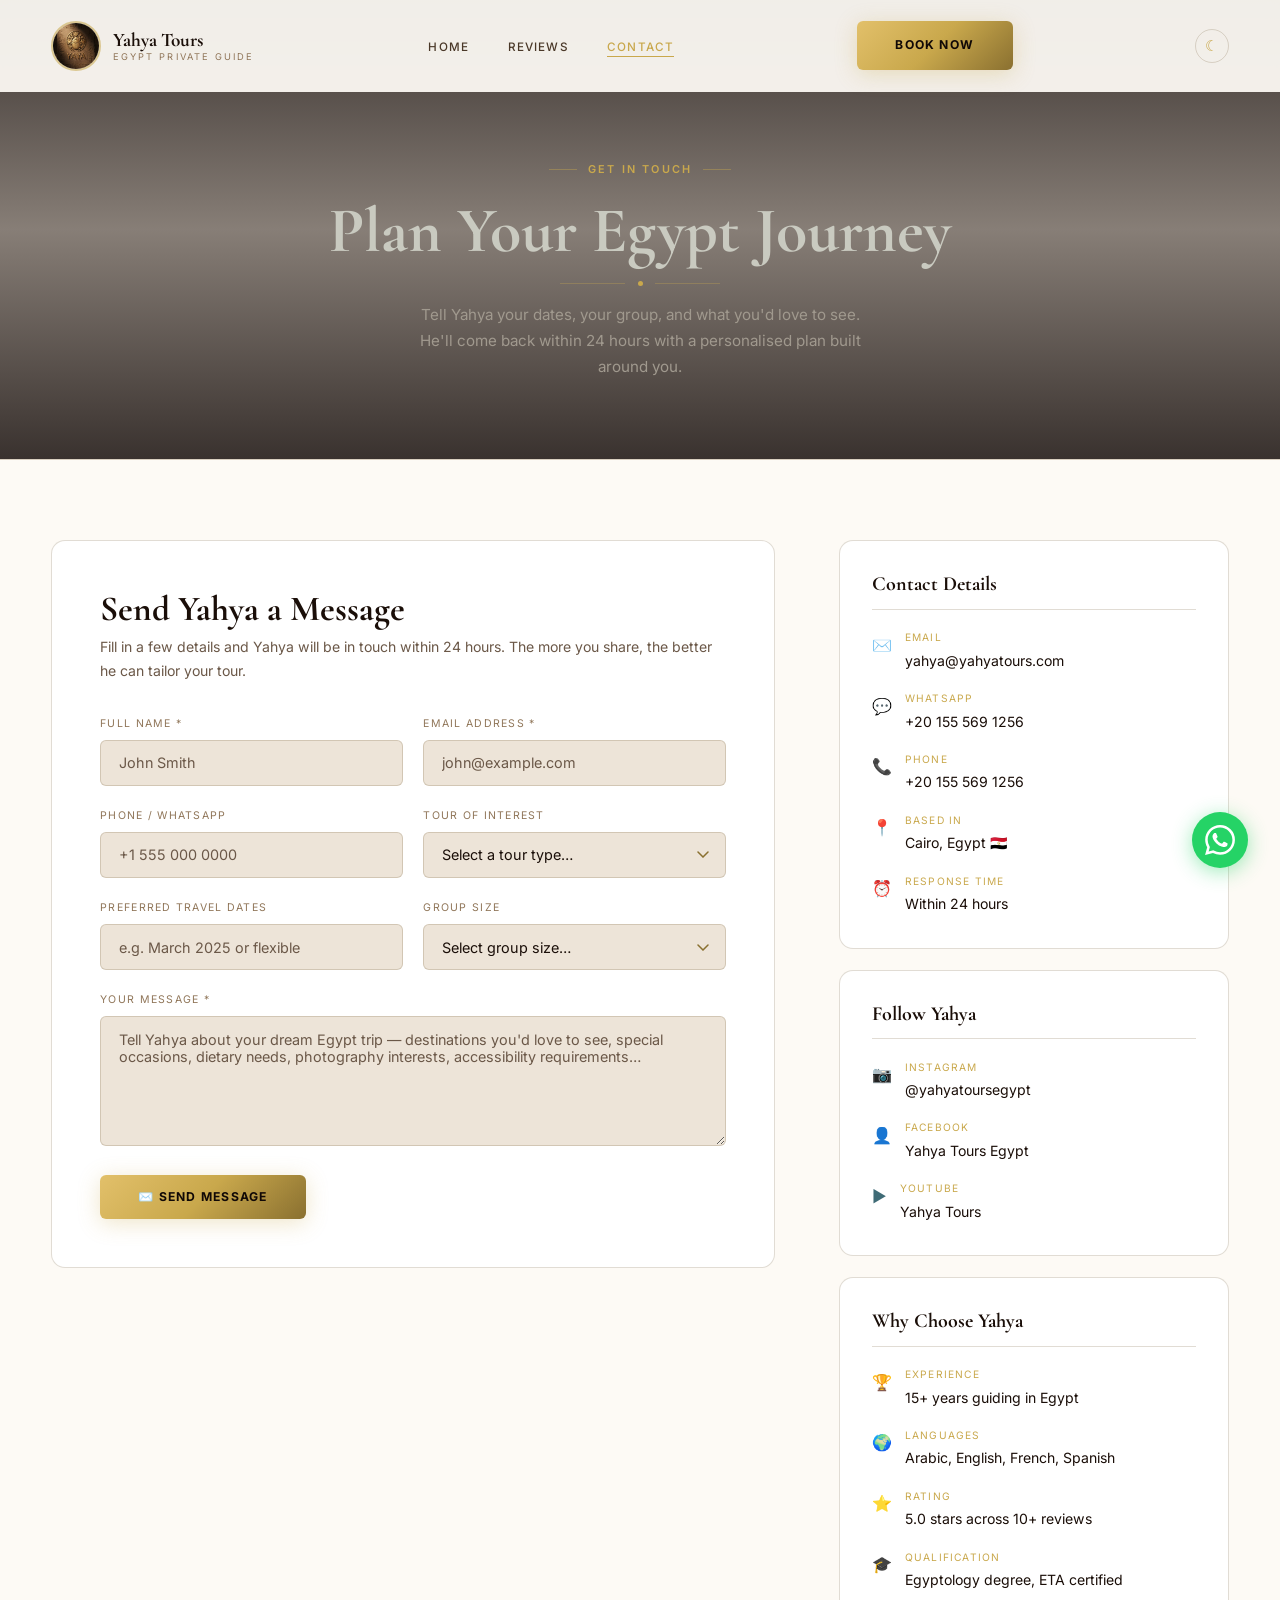
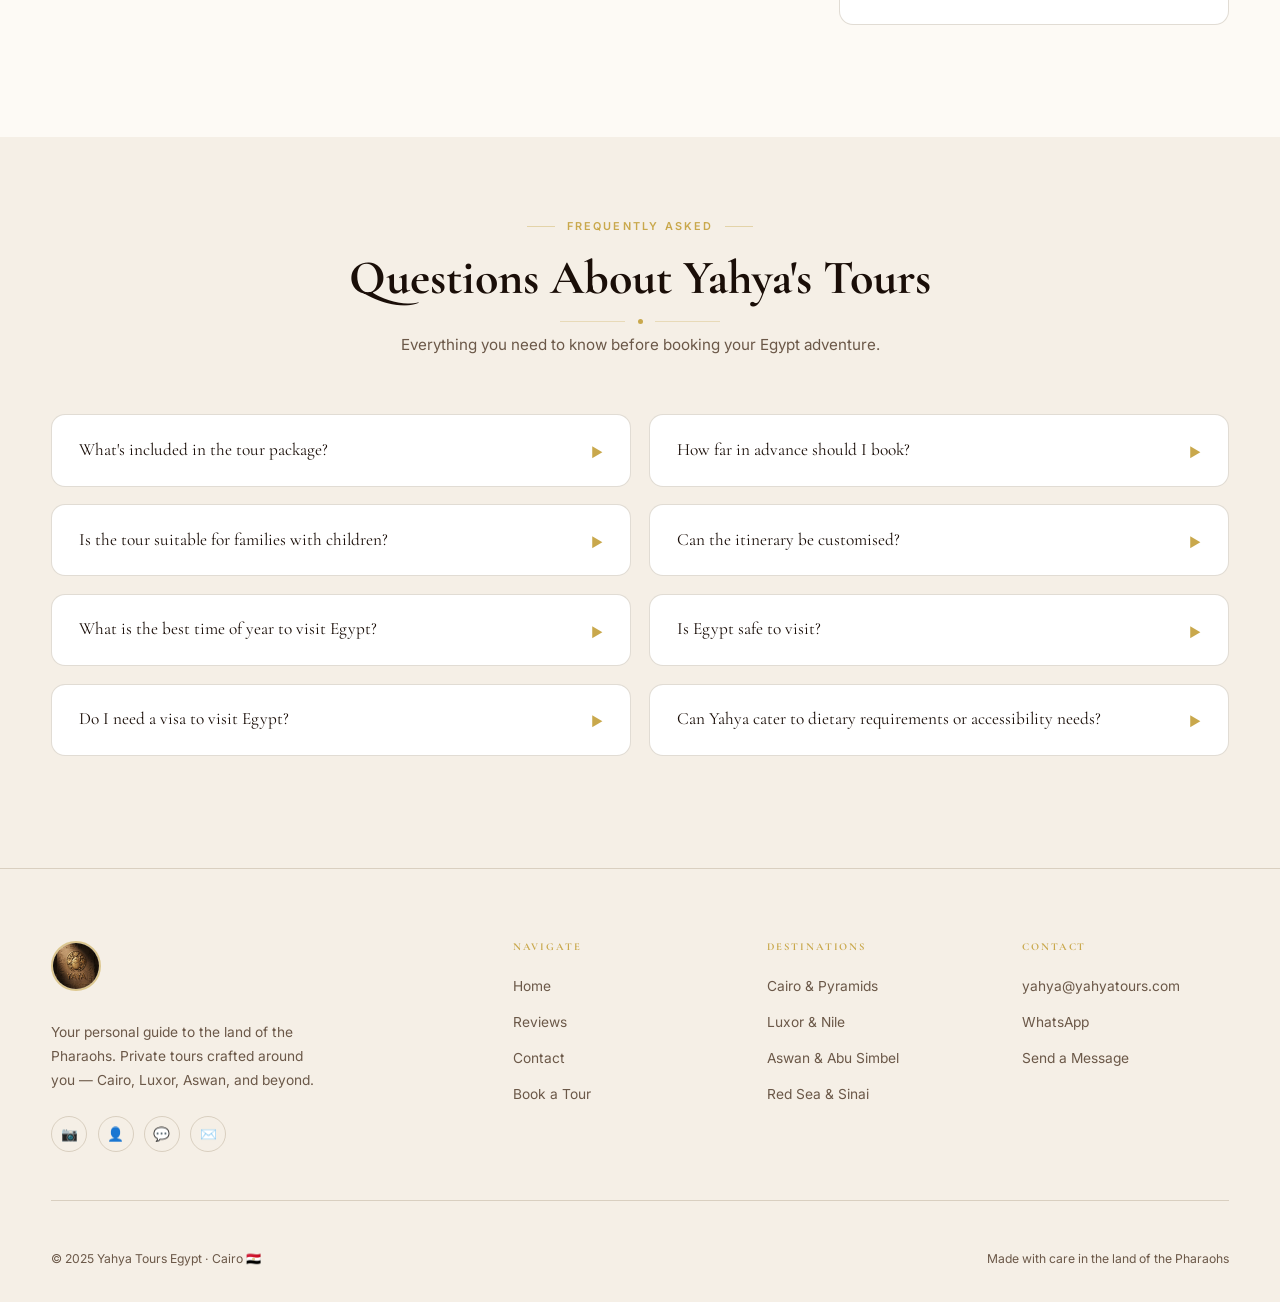
==== commit df0741d2: "Fix WhatsApp number to +201555691256 across all pages Updated all wa.me links and displayed phone nu" ====
--- a/contact.html
+++ b/contact.html
@@ -143,14 +143,14 @@
             <span class="detail-ico">💬</span>
             <div>
               <div class="detail-lbl">WhatsApp</div>
-              <div class="detail-val"><a href="https://wa.me/201001234567">+20 100 123 4567</a></div>
+              <div class="detail-val"><a href="https://wa.me/201555691256">+20 155 569 1256</a></div>
             </div>
           </div>
           <div class="detail-row">
             <span class="detail-ico">📞</span>
             <div>
               <div class="detail-lbl">Phone</div>
-              <div class="detail-val"><a href="tel:+201001234567">+20 100 123 4567</a></div>
+              <div class="detail-val"><a href="tel:+201555691256">+20 155 569 1256</a></div>
             </div>
           </div>
           <div class="detail-row">
@@ -327,7 +327,7 @@
         <div class="social-row">
           <a href="#" class="social-btn" aria-label="Instagram">📷</a>
           <a href="#" class="social-btn" aria-label="Facebook">👤</a>
-          <a href="https://wa.me/201001234567" class="social-btn" aria-label="WhatsApp">💬</a>
+          <a href="https://wa.me/201555691256" class="social-btn" aria-label="WhatsApp">💬</a>
           <a href="mailto:yahya@yahyatours.com" class="social-btn" aria-label="Email">✉️</a>
         </div>
       </div>
@@ -353,7 +353,7 @@
         <h4>Contact</h4>
         <ul>
           <li><a href="mailto:yahya@yahyatours.com">yahya@yahyatours.com</a></li>
-          <li><a href="https://wa.me/201001234567">WhatsApp</a></li>
+          <li><a href="https://wa.me/201555691256">WhatsApp</a></li>
           <li><a href="contact.html">Send a Message</a></li>
         </ul>
       </div>
